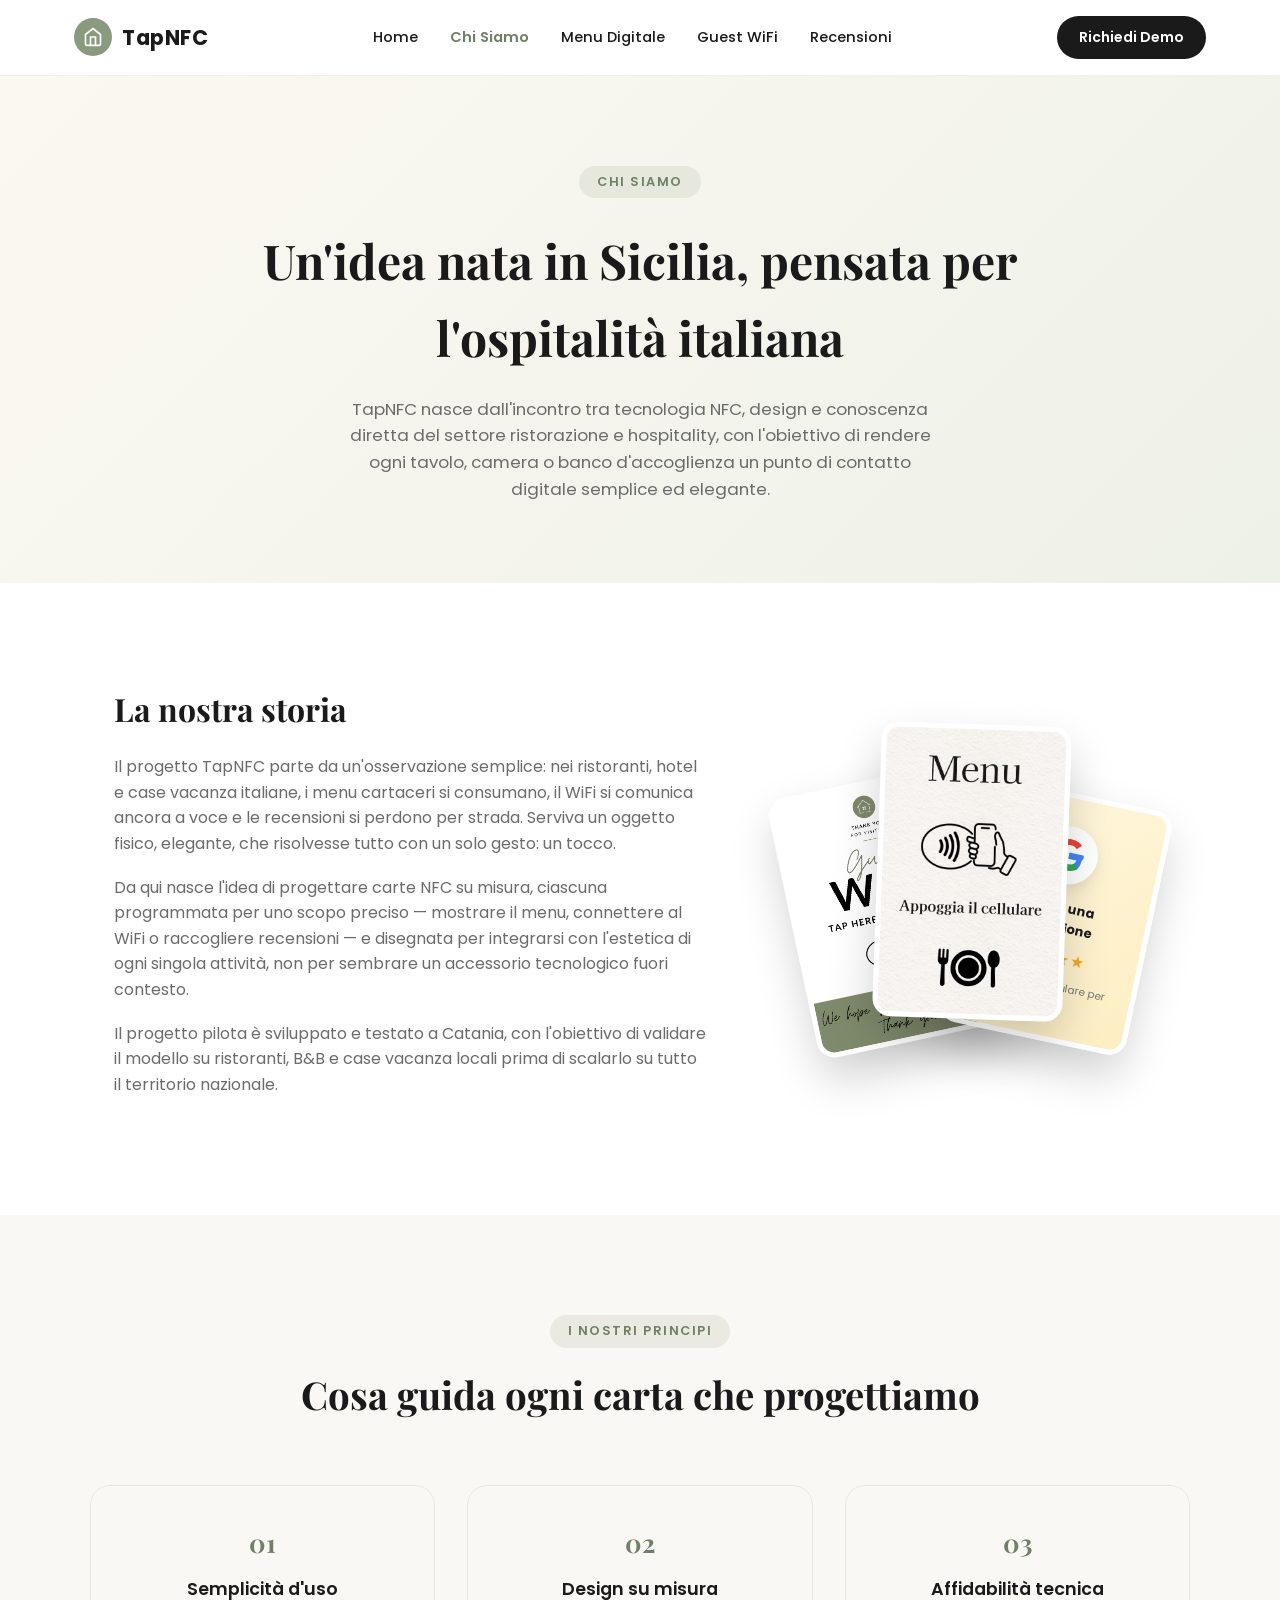
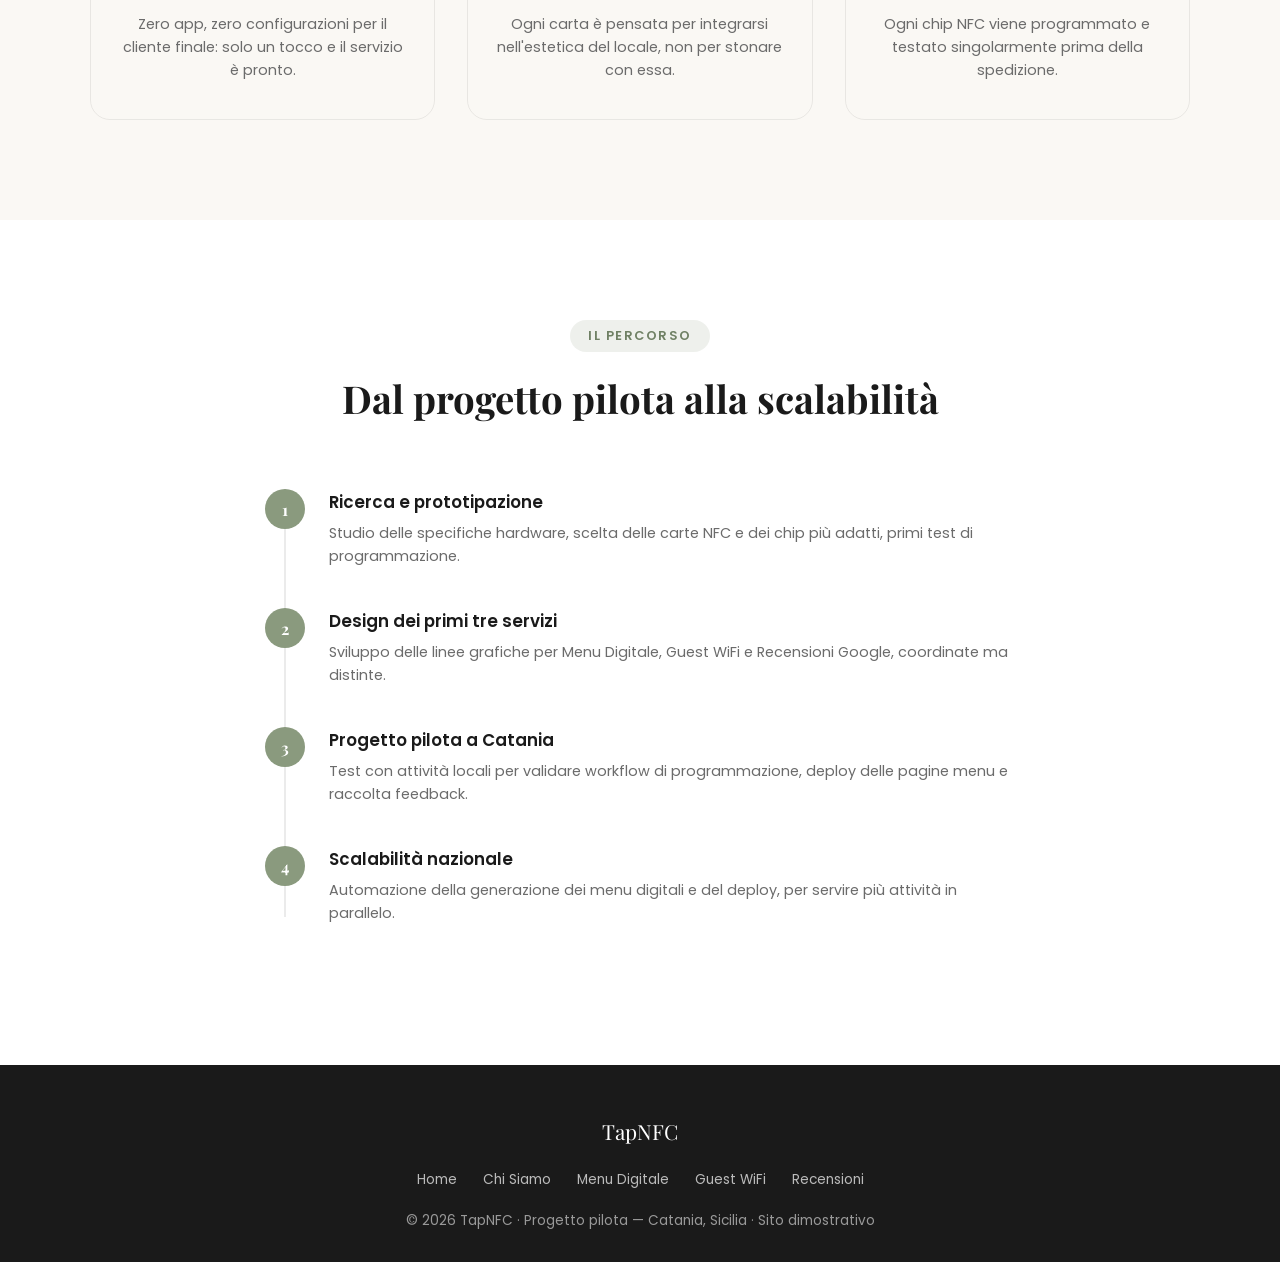
==== chi-siamo.html @ fcfe5951 "Add three-card deck to story section" ====
<!DOCTYPE html>
<html lang="it">
<head>
<title>Chi Siamo | TapNFC</title>
<meta charset="UTF-8">
<meta name="viewport" content="width=device-width, initial-scale=1.0">
<link rel="preconnect" href="https://fonts.googleapis.com">
<link href="https://fonts.googleapis.com/css2?family=Playfair+Display:wght@500;600;700&family=Poppins:wght@300;400;500;600;700&display=swap" rel="stylesheet">
<link rel="stylesheet" href="shared.css">
<style>
.about-hero{background:linear-gradient(135deg,#fbf8f2 0%,#eef1e8 100%);padding:90px 24px 80px;text-align:center}.about-hero h1{font-size:3rem;font-weight:700;max-width:760px;margin:0 auto 20px}.about-hero p{max-width:600px;margin:0 auto;color:var(--gray);font-size:1.05rem}.story{display:flex;gap:70px;align-items:center;max-width:1100px;margin:0 auto;padding:100px 24px}.story-text{flex:1}.story-text h2{font-size:2rem;margin-bottom:20px;font-weight:700}.story-text p{color:var(--gray);margin-bottom:18px;font-size:1rem}.story-visual{flex:0 0 390px;min-height:390px;display:flex;align-items:center;justify-content:center;position:relative}.card-deck{position:relative;width:360px;height:350px}.deck-card{position:absolute;width:190px;overflow:hidden;border:5px solid #fff;border-radius:18px;box-shadow:0 22px 45px rgba(0,0,0,.18);background:#fff;transition:transform .35s ease,z-index .2s}.deck-card img{width:100%;display:block}.deck-card.wifi{left:0;top:55px;transform:rotate(-12deg);z-index:1}.deck-card.menu{left:86px;top:0;transform:rotate(2deg);z-index:3}.deck-card.review{right:0;top:68px;transform:rotate(12deg);z-index:2;background:linear-gradient(135deg,#fff7e0,#fdeec2)}.deck-card:hover{transform:rotate(0deg) translateY(-12px) scale(1.05);z-index:10}.review-card{padding:28px 16px 25px;text-align:center;color:#1a1a1a}.review-card .google-mark{width:58px;height:58px;margin:0 auto 14px;border-radius:50%;background:#fff;display:flex;align-items:center;justify-content:center;box-shadow:0 6px 16px rgba(0,0,0,.1)}.review-card .google-mark svg{width:34px;height:34px}.review-card h4{font-family:'Poppins';font-size:.8rem;margin-bottom:6px}.review-card .stars{font-size:1rem;color:#f5a623;letter-spacing:1px}.review-card p{font-size:.65rem;color:#777;margin-top:8px}.values-grid{display:grid;grid-template-columns:repeat(3,1fr);gap:32px;max-width:1100px;margin:0 auto}.value-card{text-align:center;padding:36px 26px;border-radius:20px;border:1.5px solid rgba(0,0,0,.07)}.value-card .num{font-family:'Playfair Display';font-size:1.6rem;color:var(--sage-dark);margin-bottom:12px;font-weight:700}.value-card h4{margin-bottom:10px;font-size:1.1rem;font-weight:600}.value-card p{color:var(--gray);font-size:.9rem}.timeline{max-width:750px;margin:0 auto;position:relative}.timeline::before{content:'';position:absolute;left:19px;top:8px;bottom:8px;width:2px;background:rgba(0,0,0,.08)}.timeline-item{display:flex;gap:24px;margin-bottom:40px;position:relative}.timeline-dot{width:40px;height:40px;border-radius:50%;background:var(--sage);color:white;flex-shrink:0;display:flex;align-items:center;justify-content:center;font-weight:700;font-family:'Playfair Display';z-index:2}.timeline-content h4{margin-bottom:6px;font-size:1.05rem;font-weight:600}.timeline-content p{color:var(--gray);font-size:.9rem}@media (max-width:900px){.story{flex-direction:column;padding-top:70px}.story-visual{flex-basis:auto;width:100%;min-height:350px}.values-grid{grid-template-columns:1fr}}@media (max-width:480px){.card-deck{transform:scale(.82);margin:-35px}.story-visual{min-height:315px}}
</style>
</head>
<body>
<header><nav><div class="logo"><div class="logo-icon"><svg viewBox="0 0 24 24" fill="none" stroke="white" stroke-width="2"><path d="M3 9l9-7 9 7v11a2 2 0 0 1-2 2H5a2 2 0 0 1-2-2z"/><path d="M9 22V12h6v10"/></svg></div>TapNFC</div><ul><li><a href="index.html">Home</a></li><li><a href="chi-siamo.html" class="active">Chi Siamo</a></li><li><a href="menu-digitale.html">Menu Digitale</a></li><li><a href="guest-wifi.html">Guest WiFi</a></li><li><a href="recensioni-google.html">Recensioni</a></li></ul><a href="index.html#contact" class="nav-cta">Richiedi Demo</a></nav></header>
<section class="about-hero"><div class="container"><span class="eyebrow">Chi siamo</span><h1>Un'idea nata in Sicilia, pensata per l'ospitalità italiana</h1><p>TapNFC nasce dall'incontro tra tecnologia NFC, design e conoscenza diretta del settore ristorazione e hospitality, con l'obiettivo di rendere ogni tavolo, camera o banco d'accoglienza un punto di contatto digitale semplice ed elegante.</p></div></section>
<section class="story"><div class="story-text"><h2>La nostra storia</h2><p>Il progetto TapNFC parte da un'osservazione semplice: nei ristoranti, hotel e case vacanza italiane, i menu cartaceri si consumano, il WiFi si comunica ancora a voce e le recensioni si perdono per strada. Serviva un oggetto fisico, elegante, che risolvesse tutto con un solo gesto: un tocco.</p><p>Da qui nasce l'idea di progettare carte NFC su misura, ciascuna programmata per uno scopo preciso — mostrare il menu, connettere al WiFi o raccogliere recensioni — e disegnata per integrarsi con l'estetica di ogni singola attività, non per sembrare un accessorio tecnologico fuori contesto.</p><p>Il progetto pilota è sviluppato e testato a Catania, con l'obiettivo di validare il modello su ristoranti, B&amp;B e case vacanza locali prima di scalarlo su tutto il territorio nazionale.</p></div><div class="story-visual"><div class="card-deck"><div class="deck-card wifi"><img src="images/Green%20and%20White%20Minimal%20Guest%20WiFi%20Sign%20Document%20%282%29%20copia.png" alt="Carta NFC Guest WiFi"></div><div class="deck-card menu"><img src="images/HQ_menu_fronte.png" alt="Carta NFC Menu Digitale"></div><div class="deck-card review"><div class="review-card"><div class="google-mark"><svg viewBox="0 0 48 48" aria-label="Google"><path fill="#4285F4" d="M45.12 24.5c0-1.56-.14-3.06-.4-4.5H24v9h11.8c-.5 3-2.14 5.5-4.6 7.2v6h6.4c3.7-3.4 5.5-8.4 5.5-14.2z"/><path fill="#34A853" d="M24 46c6.5 0 12-2.1 16-5.8l-6.4-6c-2.2 1.5-5 2.4-9.6 2.4-7.4 0-13.6-5-15.9-11.7l-6.6 5.1C5.2 40 13.9 46 24 46z"/><path fill="#FBBC05" d="M8.1 24.9c-.5-1.5-.8-3.1-.8-4.9s.3-3.4.8-4.9l-6.6-5.1C.5 12.6 0 16.2 0 20s.5 7.4 1.5 10.9z"/><path fill="#EA4335" d="M24 9.5c3.5 0 6.6 1.2 9.1 3.6l6.1-6.1C35.9 3.4 30.4 1 24 1 13.9 1 5.2 7 1.5 15.1l6.6 5.1C10.4 14.5 16.6 9.5 24 9.5z"/></svg></div><h4>Lascia una recensione</h4><div class="stars">★★★★★</div><p>Appoggia il cellulare per recensire</p></div></div></div></div></section>
<section style="background:#faf8f4;"><div class="container"><div class="section-head"><span class="eyebrow">I nostri principi</span><h2>Cosa guida ogni carta che progettiamo</h2></div><div class="values-grid"><div class="value-card"><div class="num">01</div><h4>Semplicità d'uso</h4><p>Zero app, zero configurazioni per il cliente finale: solo un tocco e il servizio è pronto.</p></div><div class="value-card"><div class="num">02</div><h4>Design su misura</h4><p>Ogni carta è pensata per integrarsi nell'estetica del locale, non per stonare con essa.</p></div><div class="value-card"><div class="num">03</div><h4>Affidabilità tecnica</h4><p>Ogni chip NFC viene programmato e testato singolarmente prima della spedizione.</p></div></div></div></section>
<section><div class="container"><div class="section-head"><span class="eyebrow">Il percorso</span><h2>Dal progetto pilota alla scalabilità</h2></div><div class="timeline"><div class="timeline-item"><div class="timeline-dot">1</div><div class="timeline-content"><h4>Ricerca e prototipazione</h4><p>Studio delle specifiche hardware, scelta delle carte NFC e dei chip più adatti, primi test di programmazione.</p></div></div><div class="timeline-item"><div class="timeline-dot">2</div><div class="timeline-content"><h4>Design dei primi tre servizi</h4><p>Sviluppo delle linee grafiche per Menu Digitale, Guest WiFi e Recensioni Google, coordinate ma distinte.</p></div></div><div class="timeline-item"><div class="timeline-dot">3</div><div class="timeline-content"><h4>Progetto pilota a Catania</h4><p>Test con attività locali per validare workflow di programmazione, deploy delle pagine menu e raccolta feedback.</p></div></div><div class="timeline-item"><div class="timeline-dot">4</div><div class="timeline-content"><h4>Scalabilità nazionale</h4><p>Automazione della generazione dei menu digitali e del deploy, per servire più attività in parallelo.</p></div></div></div></div></section>
<footer><div class="footer-logo">TapNFC</div><div class="footer-links"><a href="index.html">Home</a><a href="chi-siamo.html">Chi Siamo</a><a href="menu-digitale.html">Menu Digitale</a><a href="guest-wifi.html">Guest WiFi</a><a href="recensioni-google.html">Recensioni</a></div><p>&copy; 2026 TapNFC · Progetto pilota — Catania, Sicilia · Sito dimostrativo</p></footer>
</body>
</html>
---- shared.css ----
:root{--sage:#8a9a7e;--sage-dark:#6f8064;--cream:#f4ecdf;--black:#1a1a1a;--white:#fff;--gray:#6b6b6b;--shadow:0 10px 30px rgba(0,0,0,.08)}*{margin:0;padding:0;box-sizing:border-box}html{scroll-behavior:smooth}body{font-family:'Poppins',sans-serif;color:var(--black);background:var(--white);line-height:1.6}h1,h2,h3,.script{font-family:'Playfair Display',serif}a{text-decoration:none;color:inherit}.container{max-width:1180px;margin:0 auto;padding:0 24px}header{position:sticky;top:0;z-index:100;background:rgba(255,255,255,.92);backdrop-filter:blur(8px);border-bottom:1px solid rgba(0,0,0,.06)}nav{display:flex;align-items:center;justify-content:space-between;padding:16px 24px;max-width:1180px;margin:0 auto}.logo{display:flex;align-items:center;gap:10px;font-weight:700;font-size:1.3rem;letter-spacing:.5px}.logo-icon{width:38px;height:38px;border-radius:50%;background:var(--sage);display:flex;align-items:center;justify-content:center}.logo-icon svg{width:20px;height:20px;stroke:white}nav ul{display:flex;gap:32px;list-style:none}nav ul li a{font-size:.92rem;font-weight:500;color:var(--black);position:relative;padding-bottom:4px;transition:color .3s}nav ul li a.active{color:var(--sage-dark);font-weight:600}nav ul li a:hover{color:var(--sage-dark)}.nav-cta{background:var(--black);color:white;padding:10px 22px;border-radius:30px;font-size:.88rem;font-weight:600;transition:background .3s}.nav-cta:hover{background:var(--sage-dark)}.eyebrow{display:inline-block;padding:6px 18px;border-radius:20px;background:rgba(138,154,126,.15);color:var(--sage-dark);font-size:.8rem;font-weight:600;letter-spacing:1.5px;text-transform:uppercase;margin-bottom:24px}.btn-primary{background:var(--sage-dark);color:white;padding:15px 34px;border-radius:32px;font-weight:600;font-size:.95rem;box-shadow:var(--shadow);transition:transform .25s,background .25s;display:inline-block}.btn-primary:hover{transform:translateY(-3px);background:#5c6b52}.btn-secondary{background:white;color:var(--black);padding:15px 34px;border-radius:32px;font-weight:600;font-size:.95rem;border:1.5px solid rgba(0,0,0,.15);transition:transform .25s;display:inline-block}.btn-secondary:hover{transform:translateY(-3px);border-color:var(--sage-dark);color:var(--sage-dark)}section{padding:100px 24px}.section-head{text-align:center;max-width:680px;margin:0 auto 60px}.section-head .eyebrow{margin-bottom:16px}.section-head h2{font-size:2.4rem;margin-bottom:16px;font-weight:700}.section-head p{color:var(--gray);font-size:1.02rem}footer{background:var(--black);color:#999;padding:50px 24px 30px;text-align:center;font-size:.85rem}footer .footer-logo{color:white;font-family:'Playfair Display';font-size:1.3rem;margin-bottom:14px}footer .footer-links{display:flex;justify-content:center;gap:26px;margin:20px 0;flex-wrap:wrap}footer .footer-links a{color:#bbb;transition:color .2s}footer .footer-links a:hover{color:var(--sage)}@media (max-width:900px){nav ul{display:none}}
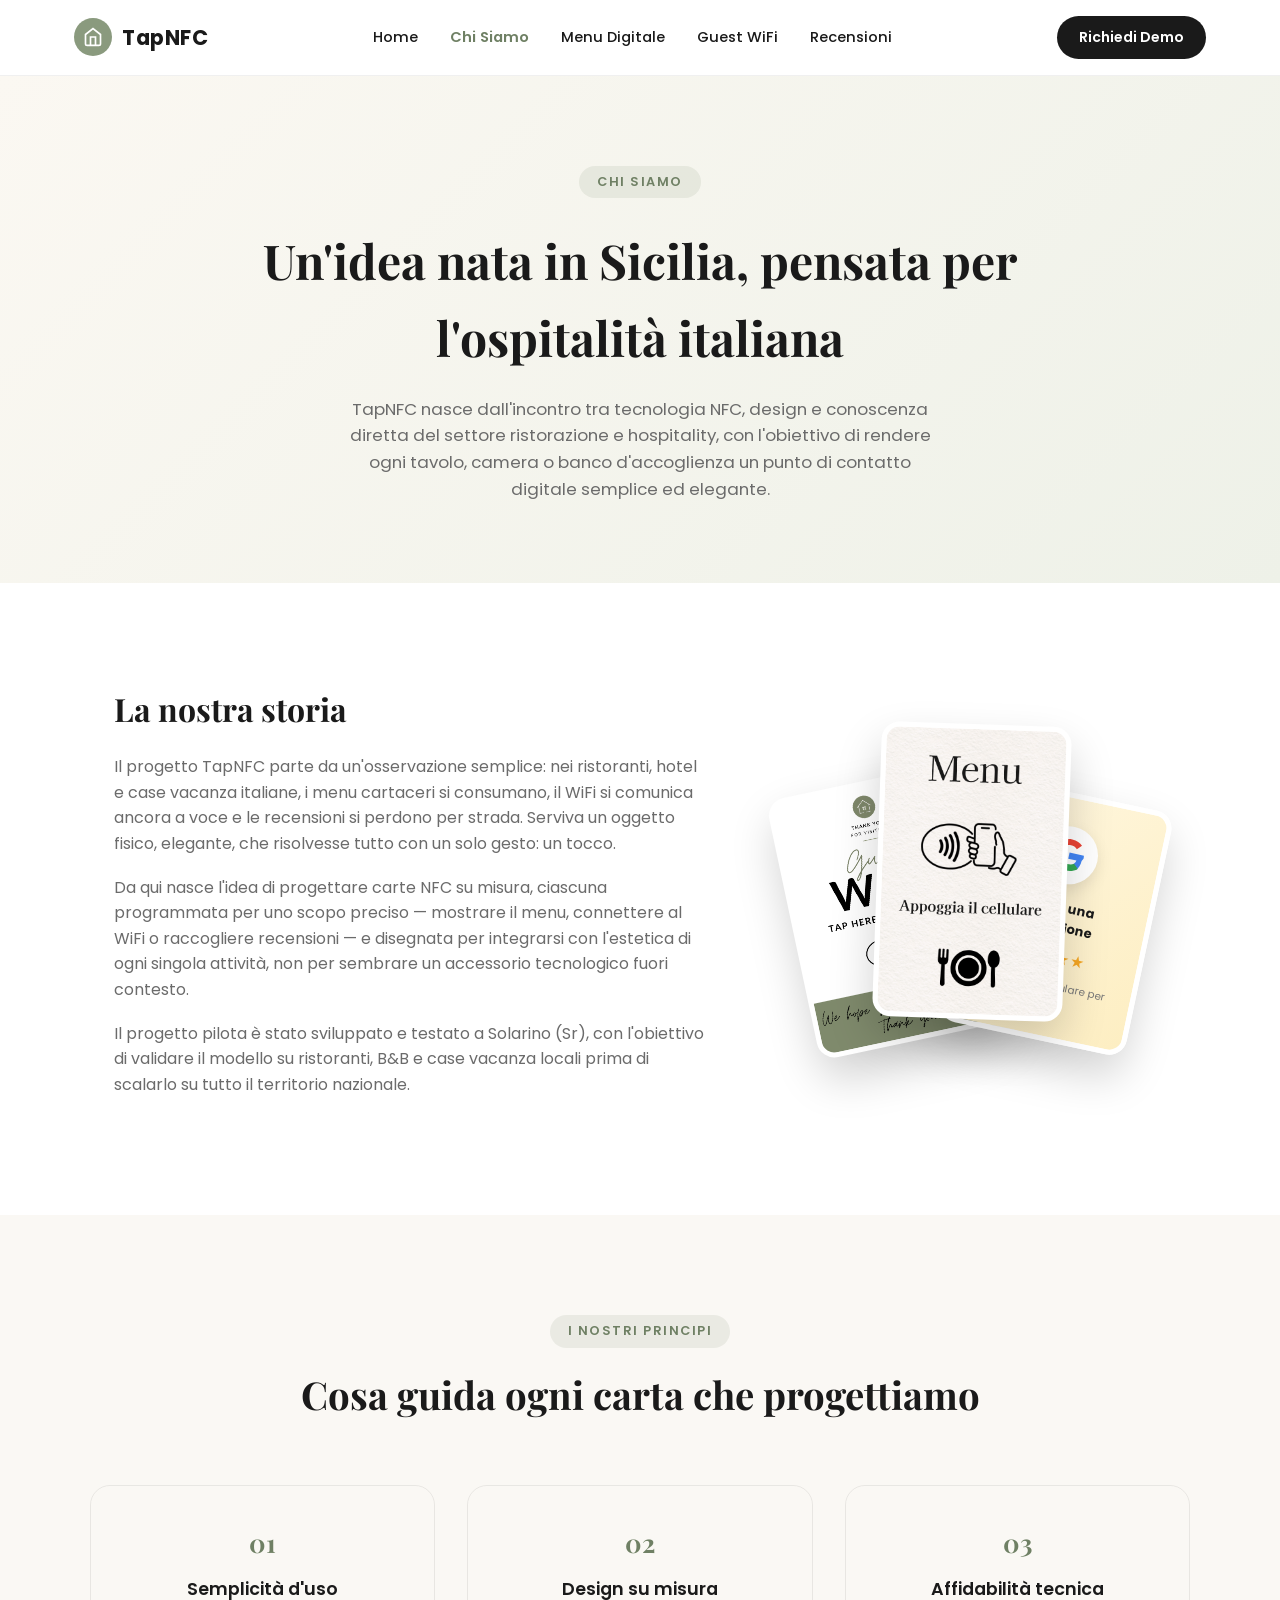
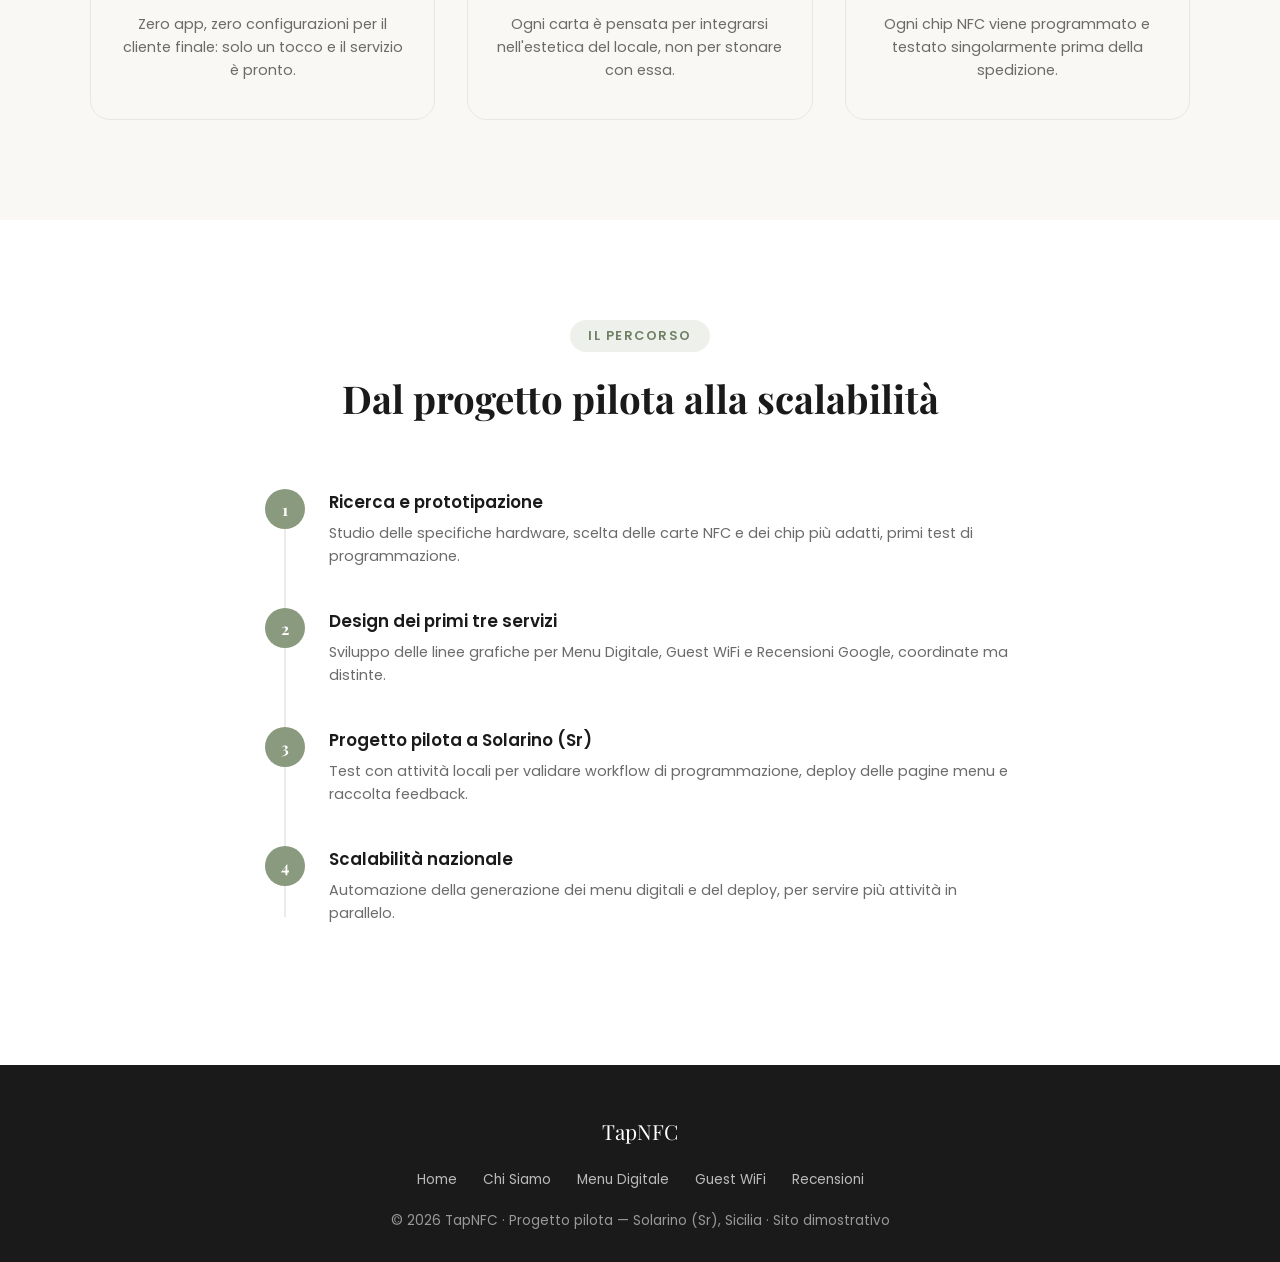
==== commit d582dc82: "Update chi-siamo.html" ====
--- a/chi-siamo.html
+++ b/chi-siamo.html
@@ -14,9 +14,9 @@
 <body>
 <header><nav><div class="logo"><div class="logo-icon"><svg viewBox="0 0 24 24" fill="none" stroke="white" stroke-width="2"><path d="M3 9l9-7 9 7v11a2 2 0 0 1-2 2H5a2 2 0 0 1-2-2z"/><path d="M9 22V12h6v10"/></svg></div>TapNFC</div><ul><li><a href="index.html">Home</a></li><li><a href="chi-siamo.html" class="active">Chi Siamo</a></li><li><a href="menu-digitale.html">Menu Digitale</a></li><li><a href="guest-wifi.html">Guest WiFi</a></li><li><a href="recensioni-google.html">Recensioni</a></li></ul><a href="index.html#contact" class="nav-cta">Richiedi Demo</a></nav></header>
 <section class="about-hero"><div class="container"><span class="eyebrow">Chi siamo</span><h1>Un'idea nata in Sicilia, pensata per l'ospitalità italiana</h1><p>TapNFC nasce dall'incontro tra tecnologia NFC, design e conoscenza diretta del settore ristorazione e hospitality, con l'obiettivo di rendere ogni tavolo, camera o banco d'accoglienza un punto di contatto digitale semplice ed elegante.</p></div></section>
-<section class="story"><div class="story-text"><h2>La nostra storia</h2><p>Il progetto TapNFC parte da un'osservazione semplice: nei ristoranti, hotel e case vacanza italiane, i menu cartaceri si consumano, il WiFi si comunica ancora a voce e le recensioni si perdono per strada. Serviva un oggetto fisico, elegante, che risolvesse tutto con un solo gesto: un tocco.</p><p>Da qui nasce l'idea di progettare carte NFC su misura, ciascuna programmata per uno scopo preciso — mostrare il menu, connettere al WiFi o raccogliere recensioni — e disegnata per integrarsi con l'estetica di ogni singola attività, non per sembrare un accessorio tecnologico fuori contesto.</p><p>Il progetto pilota è sviluppato e testato a Catania, con l'obiettivo di validare il modello su ristoranti, B&amp;B e case vacanza locali prima di scalarlo su tutto il territorio nazionale.</p></div><div class="story-visual"><div class="card-deck"><div class="deck-card wifi"><img src="images/Green%20and%20White%20Minimal%20Guest%20WiFi%20Sign%20Document%20%282%29%20copia.png" alt="Carta NFC Guest WiFi"></div><div class="deck-card menu"><img src="images/HQ_menu_fronte.png" alt="Carta NFC Menu Digitale"></div><div class="deck-card review"><div class="review-card"><div class="google-mark"><svg viewBox="0 0 48 48" aria-label="Google"><path fill="#4285F4" d="M45.12 24.5c0-1.56-.14-3.06-.4-4.5H24v9h11.8c-.5 3-2.14 5.5-4.6 7.2v6h6.4c3.7-3.4 5.5-8.4 5.5-14.2z"/><path fill="#34A853" d="M24 46c6.5 0 12-2.1 16-5.8l-6.4-6c-2.2 1.5-5 2.4-9.6 2.4-7.4 0-13.6-5-15.9-11.7l-6.6 5.1C5.2 40 13.9 46 24 46z"/><path fill="#FBBC05" d="M8.1 24.9c-.5-1.5-.8-3.1-.8-4.9s.3-3.4.8-4.9l-6.6-5.1C.5 12.6 0 16.2 0 20s.5 7.4 1.5 10.9z"/><path fill="#EA4335" d="M24 9.5c3.5 0 6.6 1.2 9.1 3.6l6.1-6.1C35.9 3.4 30.4 1 24 1 13.9 1 5.2 7 1.5 15.1l6.6 5.1C10.4 14.5 16.6 9.5 24 9.5z"/></svg></div><h4>Lascia una recensione</h4><div class="stars">★★★★★</div><p>Appoggia il cellulare per recensire</p></div></div></div></div></section>
+<section class="story"><div class="story-text"><h2>La nostra storia</h2><p>Il progetto TapNFC parte da un'osservazione semplice: nei ristoranti, hotel e case vacanza italiane, i menu cartaceri si consumano, il WiFi si comunica ancora a voce e le recensioni si perdono per strada. Serviva un oggetto fisico, elegante, che risolvesse tutto con un solo gesto: un tocco.</p><p>Da qui nasce l'idea di progettare carte NFC su misura, ciascuna programmata per uno scopo preciso — mostrare il menu, connettere al WiFi o raccogliere recensioni — e disegnata per integrarsi con l'estetica di ogni singola attività, non per sembrare un accessorio tecnologico fuori contesto.</p><p>Il progetto pilota è stato sviluppato e testato a Solarino (Sr), con l'obiettivo di validare il modello su ristoranti, B&amp;B e case vacanza locali prima di scalarlo su tutto il territorio nazionale.</p></div><div class="story-visual"><div class="card-deck"><div class="deck-card wifi"><img src="images/Green%20and%20White%20Minimal%20Guest%20WiFi%20Sign%20Document%20%282%29%20copia.png" alt="Carta NFC Guest WiFi"></div><div class="deck-card menu"><img src="images/HQ_menu_fronte.png" alt="Carta NFC Menu Digitale"></div><div class="deck-card review"><div class="review-card"><div class="google-mark"><svg viewBox="0 0 48 48" aria-label="Google"><path fill="#4285F4" d="M45.12 24.5c0-1.56-.14-3.06-.4-4.5H24v9h11.8c-.5 3-2.14 5.5-4.6 7.2v6h6.4c3.7-3.4 5.5-8.4 5.5-14.2z"/><path fill="#34A853" d="M24 46c6.5 0 12-2.1 16-5.8l-6.4-6c-2.2 1.5-5 2.4-9.6 2.4-7.4 0-13.6-5-15.9-11.7l-6.6 5.1C5.2 40 13.9 46 24 46z"/><path fill="#FBBC05" d="M8.1 24.9c-.5-1.5-.8-3.1-.8-4.9s.3-3.4.8-4.9l-6.6-5.1C.5 12.6 0 16.2 0 20s.5 7.4 1.5 10.9z"/><path fill="#EA4335" d="M24 9.5c3.5 0 6.6 1.2 9.1 3.6l6.1-6.1C35.9 3.4 30.4 1 24 1 13.9 1 5.2 7 1.5 15.1l6.6 5.1C10.4 14.5 16.6 9.5 24 9.5z"/></svg></div><h4>Lascia una recensione</h4><div class="stars">★★★★★</div><p>Appoggia il cellulare per recensire</p></div></div></div></div></section>
 <section style="background:#faf8f4;"><div class="container"><div class="section-head"><span class="eyebrow">I nostri principi</span><h2>Cosa guida ogni carta che progettiamo</h2></div><div class="values-grid"><div class="value-card"><div class="num">01</div><h4>Semplicità d'uso</h4><p>Zero app, zero configurazioni per il cliente finale: solo un tocco e il servizio è pronto.</p></div><div class="value-card"><div class="num">02</div><h4>Design su misura</h4><p>Ogni carta è pensata per integrarsi nell'estetica del locale, non per stonare con essa.</p></div><div class="value-card"><div class="num">03</div><h4>Affidabilità tecnica</h4><p>Ogni chip NFC viene programmato e testato singolarmente prima della spedizione.</p></div></div></div></section>
-<section><div class="container"><div class="section-head"><span class="eyebrow">Il percorso</span><h2>Dal progetto pilota alla scalabilità</h2></div><div class="timeline"><div class="timeline-item"><div class="timeline-dot">1</div><div class="timeline-content"><h4>Ricerca e prototipazione</h4><p>Studio delle specifiche hardware, scelta delle carte NFC e dei chip più adatti, primi test di programmazione.</p></div></div><div class="timeline-item"><div class="timeline-dot">2</div><div class="timeline-content"><h4>Design dei primi tre servizi</h4><p>Sviluppo delle linee grafiche per Menu Digitale, Guest WiFi e Recensioni Google, coordinate ma distinte.</p></div></div><div class="timeline-item"><div class="timeline-dot">3</div><div class="timeline-content"><h4>Progetto pilota a Catania</h4><p>Test con attività locali per validare workflow di programmazione, deploy delle pagine menu e raccolta feedback.</p></div></div><div class="timeline-item"><div class="timeline-dot">4</div><div class="timeline-content"><h4>Scalabilità nazionale</h4><p>Automazione della generazione dei menu digitali e del deploy, per servire più attività in parallelo.</p></div></div></div></div></section>
-<footer><div class="footer-logo">TapNFC</div><div class="footer-links"><a href="index.html">Home</a><a href="chi-siamo.html">Chi Siamo</a><a href="menu-digitale.html">Menu Digitale</a><a href="guest-wifi.html">Guest WiFi</a><a href="recensioni-google.html">Recensioni</a></div><p>&copy; 2026 TapNFC · Progetto pilota — Catania, Sicilia · Sito dimostrativo</p></footer>
+<section><div class="container"><div class="section-head"><span class="eyebrow">Il percorso</span><h2>Dal progetto pilota alla scalabilità</h2></div><div class="timeline"><div class="timeline-item"><div class="timeline-dot">1</div><div class="timeline-content"><h4>Ricerca e prototipazione</h4><p>Studio delle specifiche hardware, scelta delle carte NFC e dei chip più adatti, primi test di programmazione.</p></div></div><div class="timeline-item"><div class="timeline-dot">2</div><div class="timeline-content"><h4>Design dei primi tre servizi</h4><p>Sviluppo delle linee grafiche per Menu Digitale, Guest WiFi e Recensioni Google, coordinate ma distinte.</p></div></div><div class="timeline-item"><div class="timeline-dot">3</div><div class="timeline-content"><h4>Progetto pilota a Solarino (Sr)</h4><p>Test con attività locali per validare workflow di programmazione, deploy delle pagine menu e raccolta feedback.</p></div></div><div class="timeline-item"><div class="timeline-dot">4</div><div class="timeline-content"><h4>Scalabilità nazionale</h4><p>Automazione della generazione dei menu digitali e del deploy, per servire più attività in parallelo.</p></div></div></div></div></section>
+<footer><div class="footer-logo">TapNFC</div><div class="footer-links"><a href="index.html">Home</a><a href="chi-siamo.html">Chi Siamo</a><a href="menu-digitale.html">Menu Digitale</a><a href="guest-wifi.html">Guest WiFi</a><a href="recensioni-google.html">Recensioni</a></div><p>&copy; 2026 TapNFC · Progetto pilota — Solarino (Sr), Sicilia · Sito dimostrativo</p></footer>
 </body>
-</html>+</html>
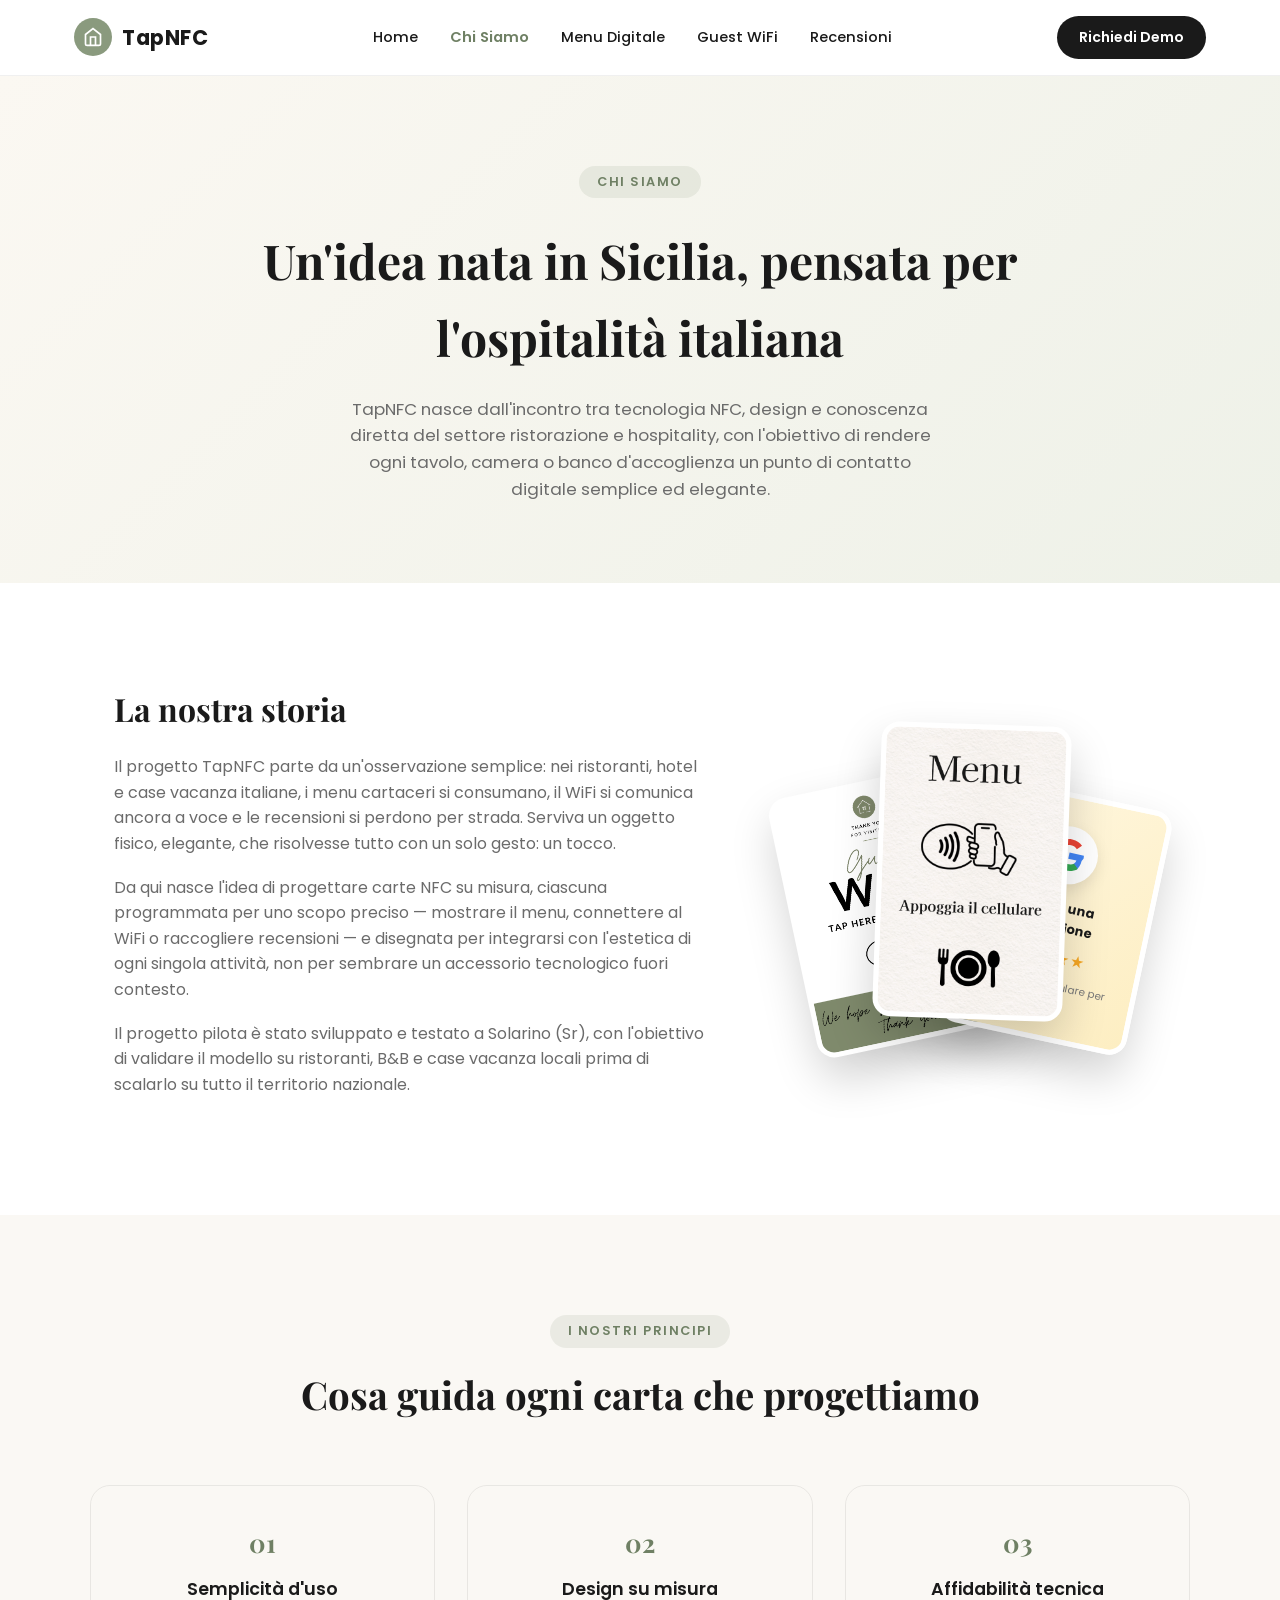
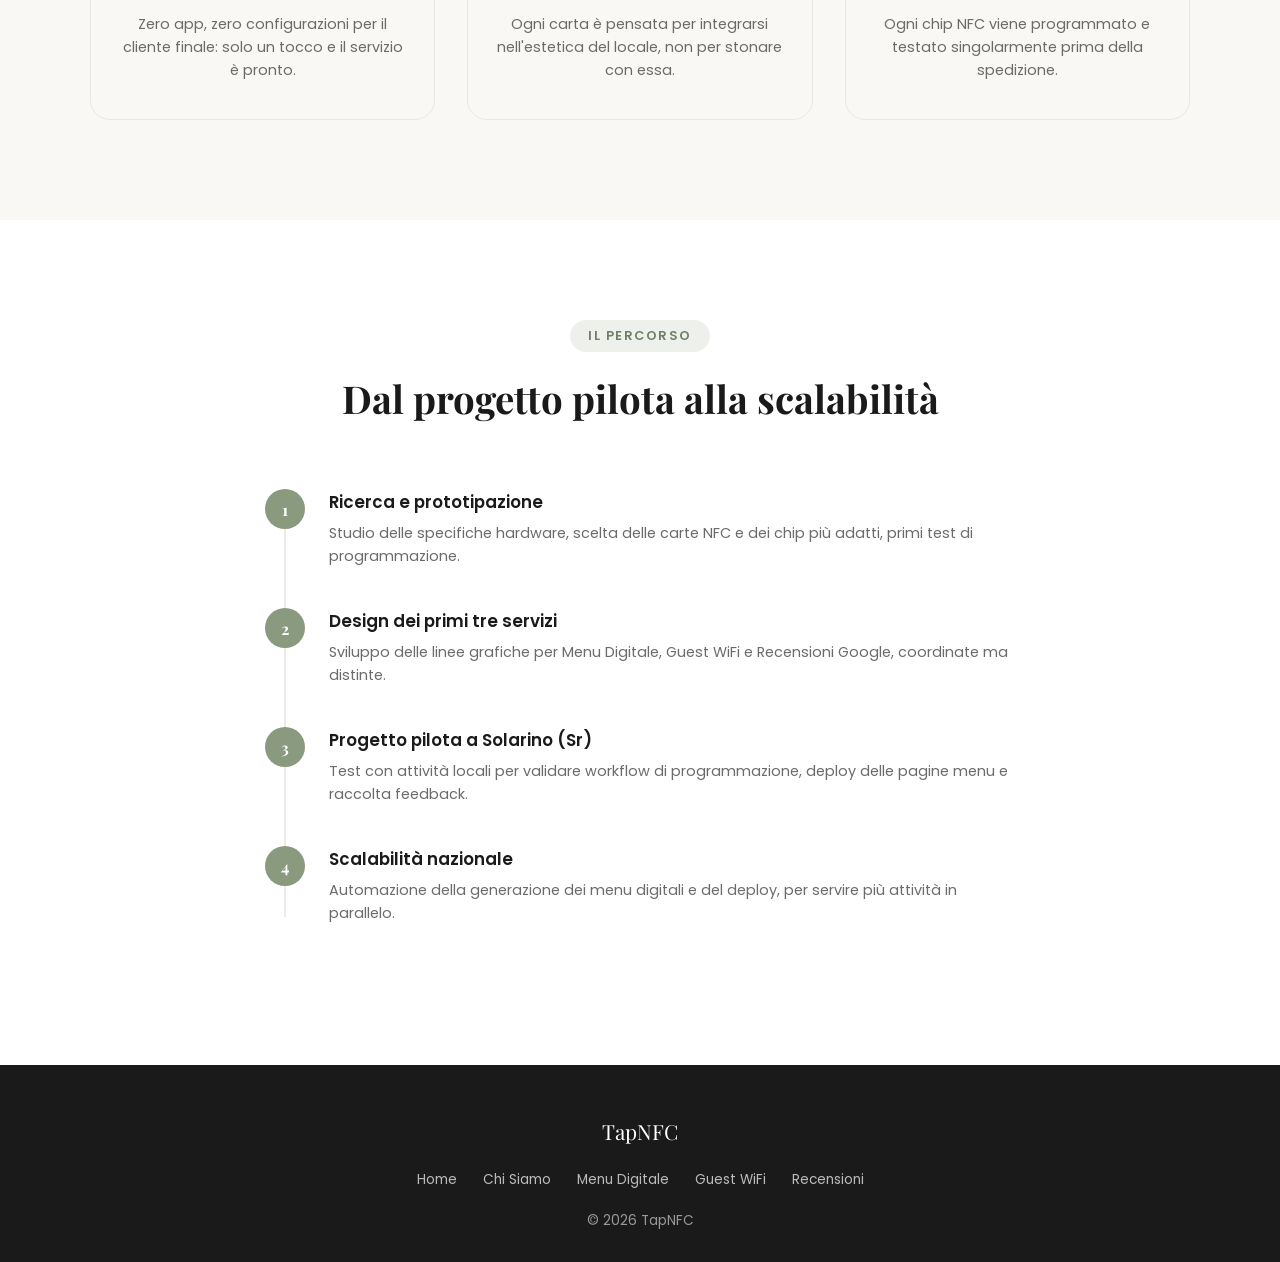
==== commit 7fb976d1: "Update chi-siamo.html" ====
--- a/chi-siamo.html
+++ b/chi-siamo.html
@@ -17,6 +17,6 @@
 <section class="story"><div class="story-text"><h2>La nostra storia</h2><p>Il progetto TapNFC parte da un'osservazione semplice: nei ristoranti, hotel e case vacanza italiane, i menu cartaceri si consumano, il WiFi si comunica ancora a voce e le recensioni si perdono per strada. Serviva un oggetto fisico, elegante, che risolvesse tutto con un solo gesto: un tocco.</p><p>Da qui nasce l'idea di progettare carte NFC su misura, ciascuna programmata per uno scopo preciso — mostrare il menu, connettere al WiFi o raccogliere recensioni — e disegnata per integrarsi con l'estetica di ogni singola attività, non per sembrare un accessorio tecnologico fuori contesto.</p><p>Il progetto pilota è stato sviluppato e testato a Solarino (Sr), con l'obiettivo di validare il modello su ristoranti, B&amp;B e case vacanza locali prima di scalarlo su tutto il territorio nazionale.</p></div><div class="story-visual"><div class="card-deck"><div class="deck-card wifi"><img src="images/Green%20and%20White%20Minimal%20Guest%20WiFi%20Sign%20Document%20%282%29%20copia.png" alt="Carta NFC Guest WiFi"></div><div class="deck-card menu"><img src="images/HQ_menu_fronte.png" alt="Carta NFC Menu Digitale"></div><div class="deck-card review"><div class="review-card"><div class="google-mark"><svg viewBox="0 0 48 48" aria-label="Google"><path fill="#4285F4" d="M45.12 24.5c0-1.56-.14-3.06-.4-4.5H24v9h11.8c-.5 3-2.14 5.5-4.6 7.2v6h6.4c3.7-3.4 5.5-8.4 5.5-14.2z"/><path fill="#34A853" d="M24 46c6.5 0 12-2.1 16-5.8l-6.4-6c-2.2 1.5-5 2.4-9.6 2.4-7.4 0-13.6-5-15.9-11.7l-6.6 5.1C5.2 40 13.9 46 24 46z"/><path fill="#FBBC05" d="M8.1 24.9c-.5-1.5-.8-3.1-.8-4.9s.3-3.4.8-4.9l-6.6-5.1C.5 12.6 0 16.2 0 20s.5 7.4 1.5 10.9z"/><path fill="#EA4335" d="M24 9.5c3.5 0 6.6 1.2 9.1 3.6l6.1-6.1C35.9 3.4 30.4 1 24 1 13.9 1 5.2 7 1.5 15.1l6.6 5.1C10.4 14.5 16.6 9.5 24 9.5z"/></svg></div><h4>Lascia una recensione</h4><div class="stars">★★★★★</div><p>Appoggia il cellulare per recensire</p></div></div></div></div></section>
 <section style="background:#faf8f4;"><div class="container"><div class="section-head"><span class="eyebrow">I nostri principi</span><h2>Cosa guida ogni carta che progettiamo</h2></div><div class="values-grid"><div class="value-card"><div class="num">01</div><h4>Semplicità d'uso</h4><p>Zero app, zero configurazioni per il cliente finale: solo un tocco e il servizio è pronto.</p></div><div class="value-card"><div class="num">02</div><h4>Design su misura</h4><p>Ogni carta è pensata per integrarsi nell'estetica del locale, non per stonare con essa.</p></div><div class="value-card"><div class="num">03</div><h4>Affidabilità tecnica</h4><p>Ogni chip NFC viene programmato e testato singolarmente prima della spedizione.</p></div></div></div></section>
 <section><div class="container"><div class="section-head"><span class="eyebrow">Il percorso</span><h2>Dal progetto pilota alla scalabilità</h2></div><div class="timeline"><div class="timeline-item"><div class="timeline-dot">1</div><div class="timeline-content"><h4>Ricerca e prototipazione</h4><p>Studio delle specifiche hardware, scelta delle carte NFC e dei chip più adatti, primi test di programmazione.</p></div></div><div class="timeline-item"><div class="timeline-dot">2</div><div class="timeline-content"><h4>Design dei primi tre servizi</h4><p>Sviluppo delle linee grafiche per Menu Digitale, Guest WiFi e Recensioni Google, coordinate ma distinte.</p></div></div><div class="timeline-item"><div class="timeline-dot">3</div><div class="timeline-content"><h4>Progetto pilota a Solarino (Sr)</h4><p>Test con attività locali per validare workflow di programmazione, deploy delle pagine menu e raccolta feedback.</p></div></div><div class="timeline-item"><div class="timeline-dot">4</div><div class="timeline-content"><h4>Scalabilità nazionale</h4><p>Automazione della generazione dei menu digitali e del deploy, per servire più attività in parallelo.</p></div></div></div></div></section>
-<footer><div class="footer-logo">TapNFC</div><div class="footer-links"><a href="index.html">Home</a><a href="chi-siamo.html">Chi Siamo</a><a href="menu-digitale.html">Menu Digitale</a><a href="guest-wifi.html">Guest WiFi</a><a href="recensioni-google.html">Recensioni</a></div><p>&copy; 2026 TapNFC · Progetto pilota — Solarino (Sr), Sicilia · Sito dimostrativo</p></footer>
+<footer><div class="footer-logo">TapNFC</div><div class="footer-links"><a href="index.html">Home</a><a href="chi-siamo.html">Chi Siamo</a><a href="menu-digitale.html">Menu Digitale</a><a href="guest-wifi.html">Guest WiFi</a><a href="recensioni-google.html">Recensioni</a></div><p>&copy; 2026 TapNFC </p></footer>
 </body>
 </html>
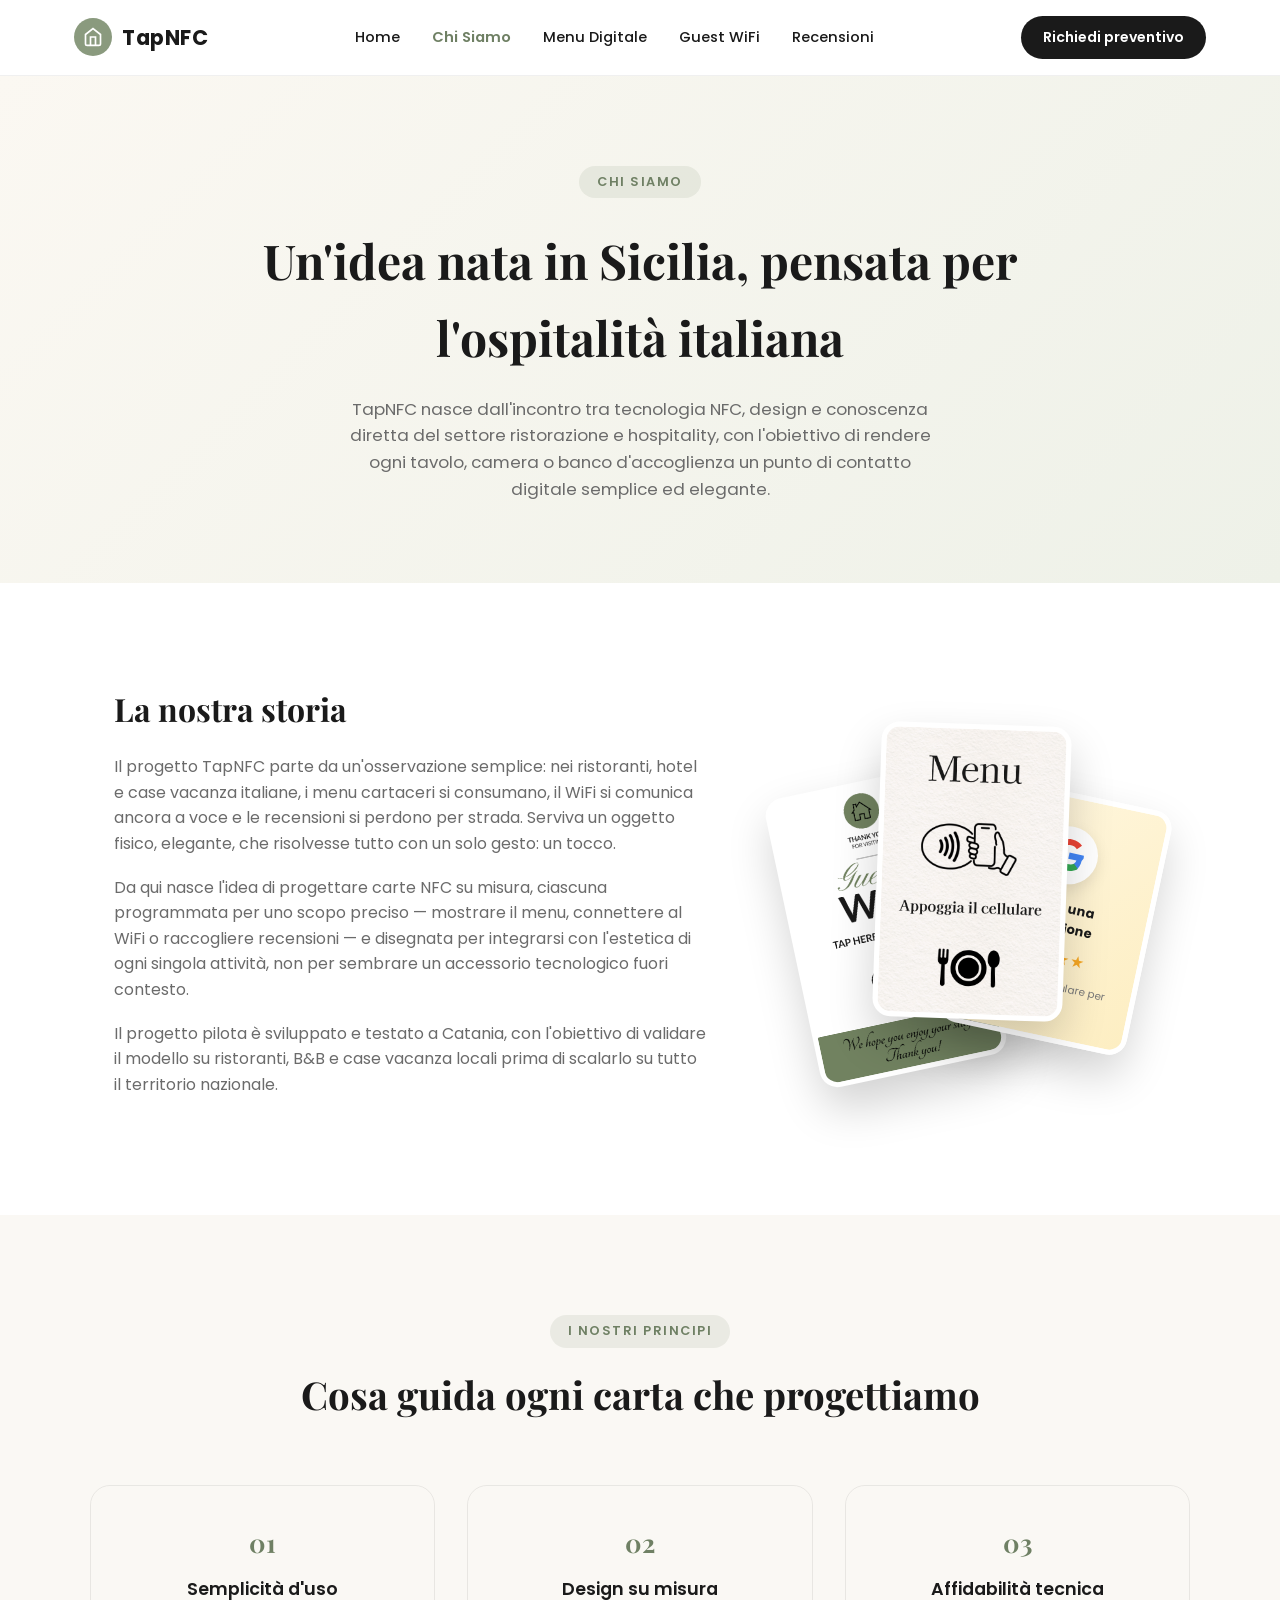
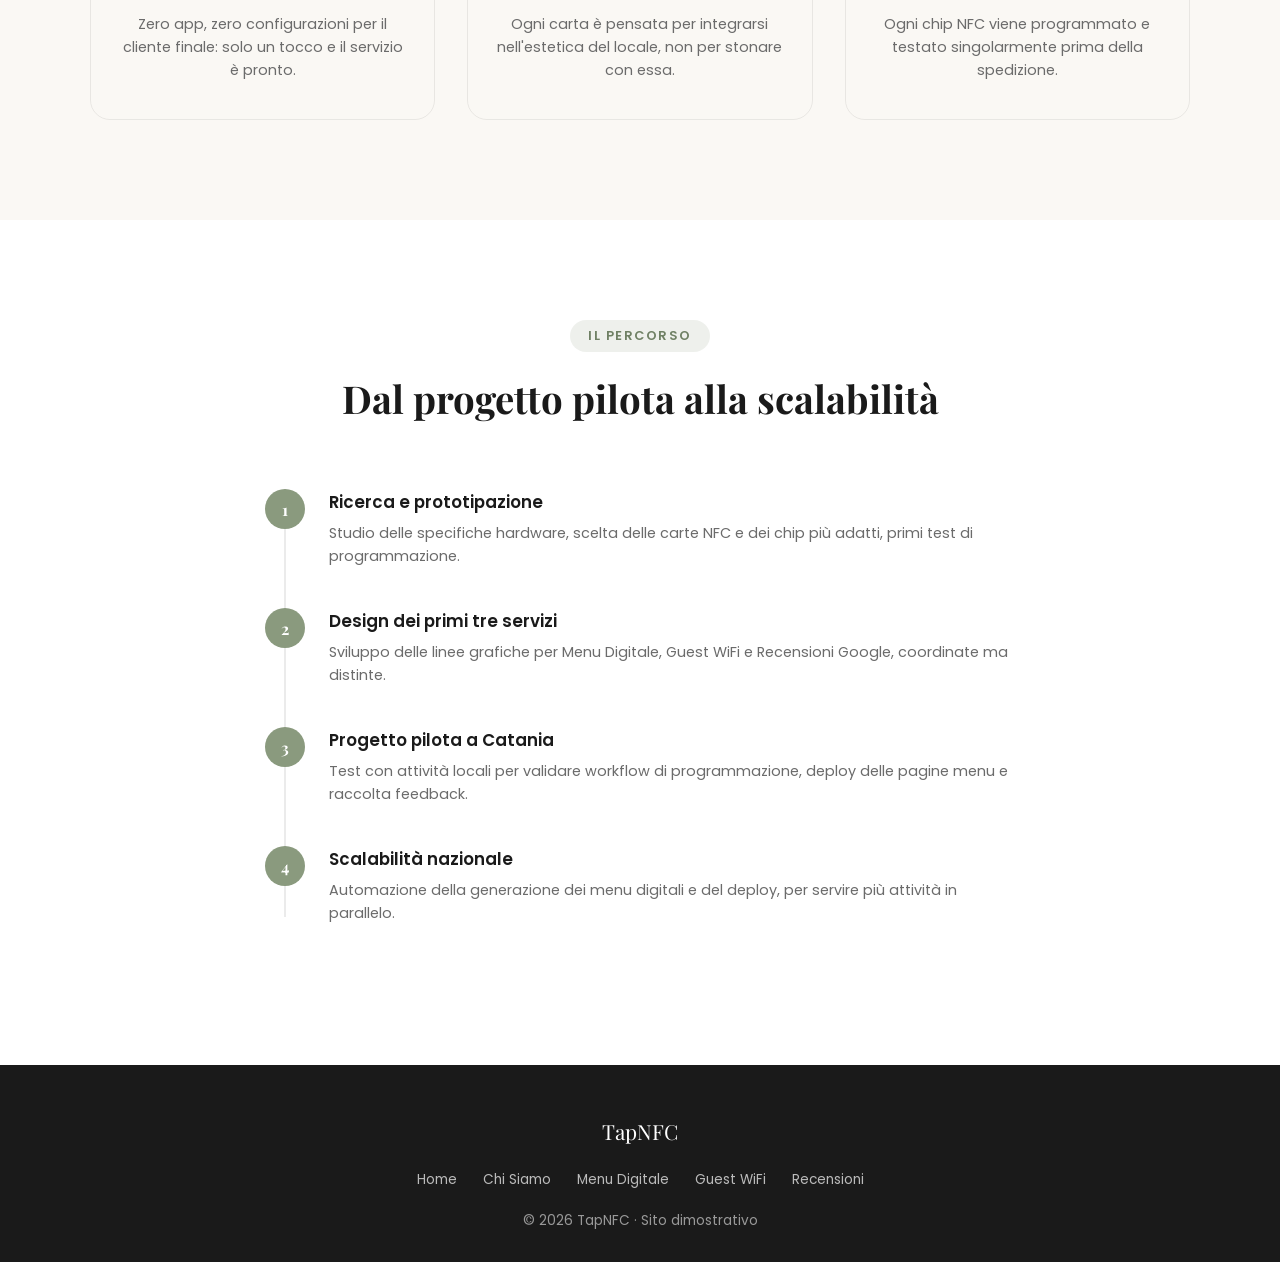
==== commit 1e5c4b8c: "Fix WiFi card image in story deck" ====
--- a/chi-siamo.html
+++ b/chi-siamo.html
@@ -2,21 +2,17 @@
 <html lang="it">
 <head>
 <title>Chi Siamo | TapNFC</title>
-<meta charset="UTF-8">
-<meta name="viewport" content="width=device-width, initial-scale=1.0">
-<link rel="preconnect" href="https://fonts.googleapis.com">
-<link href="https://fonts.googleapis.com/css2?family=Playfair+Display:wght@500;600;700&family=Poppins:wght@300;400;500;600;700&display=swap" rel="stylesheet">
-<link rel="stylesheet" href="shared.css">
+<meta charset="UTF-8"><meta name="viewport" content="width=device-width, initial-scale=1.0"><link rel="preconnect" href="https://fonts.googleapis.com"><link href="https://fonts.googleapis.com/css2?family=Playfair+Display:wght@500;600;700&family=Poppins:wght@300;400;500;600;700&display=swap" rel="stylesheet"><link rel="stylesheet" href="shared.css">
 <style>
 .about-hero{background:linear-gradient(135deg,#fbf8f2 0%,#eef1e8 100%);padding:90px 24px 80px;text-align:center}.about-hero h1{font-size:3rem;font-weight:700;max-width:760px;margin:0 auto 20px}.about-hero p{max-width:600px;margin:0 auto;color:var(--gray);font-size:1.05rem}.story{display:flex;gap:70px;align-items:center;max-width:1100px;margin:0 auto;padding:100px 24px}.story-text{flex:1}.story-text h2{font-size:2rem;margin-bottom:20px;font-weight:700}.story-text p{color:var(--gray);margin-bottom:18px;font-size:1rem}.story-visual{flex:0 0 390px;min-height:390px;display:flex;align-items:center;justify-content:center;position:relative}.card-deck{position:relative;width:360px;height:350px}.deck-card{position:absolute;width:190px;overflow:hidden;border:5px solid #fff;border-radius:18px;box-shadow:0 22px 45px rgba(0,0,0,.18);background:#fff;transition:transform .35s ease,z-index .2s}.deck-card img{width:100%;display:block}.deck-card.wifi{left:0;top:55px;transform:rotate(-12deg);z-index:1}.deck-card.menu{left:86px;top:0;transform:rotate(2deg);z-index:3}.deck-card.review{right:0;top:68px;transform:rotate(12deg);z-index:2;background:linear-gradient(135deg,#fff7e0,#fdeec2)}.deck-card:hover{transform:rotate(0deg) translateY(-12px) scale(1.05);z-index:10}.review-card{padding:28px 16px 25px;text-align:center;color:#1a1a1a}.review-card .google-mark{width:58px;height:58px;margin:0 auto 14px;border-radius:50%;background:#fff;display:flex;align-items:center;justify-content:center;box-shadow:0 6px 16px rgba(0,0,0,.1)}.review-card .google-mark svg{width:34px;height:34px}.review-card h4{font-family:'Poppins';font-size:.8rem;margin-bottom:6px}.review-card .stars{font-size:1rem;color:#f5a623;letter-spacing:1px}.review-card p{font-size:.65rem;color:#777;margin-top:8px}.values-grid{display:grid;grid-template-columns:repeat(3,1fr);gap:32px;max-width:1100px;margin:0 auto}.value-card{text-align:center;padding:36px 26px;border-radius:20px;border:1.5px solid rgba(0,0,0,.07)}.value-card .num{font-family:'Playfair Display';font-size:1.6rem;color:var(--sage-dark);margin-bottom:12px;font-weight:700}.value-card h4{margin-bottom:10px;font-size:1.1rem;font-weight:600}.value-card p{color:var(--gray);font-size:.9rem}.timeline{max-width:750px;margin:0 auto;position:relative}.timeline::before{content:'';position:absolute;left:19px;top:8px;bottom:8px;width:2px;background:rgba(0,0,0,.08)}.timeline-item{display:flex;gap:24px;margin-bottom:40px;position:relative}.timeline-dot{width:40px;height:40px;border-radius:50%;background:var(--sage);color:white;flex-shrink:0;display:flex;align-items:center;justify-content:center;font-weight:700;font-family:'Playfair Display';z-index:2}.timeline-content h4{margin-bottom:6px;font-size:1.05rem;font-weight:600}.timeline-content p{color:var(--gray);font-size:.9rem}@media (max-width:900px){.story{flex-direction:column;padding-top:70px}.story-visual{flex-basis:auto;width:100%;min-height:350px}.values-grid{grid-template-columns:1fr}}@media (max-width:480px){.card-deck{transform:scale(.82);margin:-35px}.story-visual{min-height:315px}}
 </style>
 </head>
 <body>
-<header><nav><div class="logo"><div class="logo-icon"><svg viewBox="0 0 24 24" fill="none" stroke="white" stroke-width="2"><path d="M3 9l9-7 9 7v11a2 2 0 0 1-2 2H5a2 2 0 0 1-2-2z"/><path d="M9 22V12h6v10"/></svg></div>TapNFC</div><ul><li><a href="index.html">Home</a></li><li><a href="chi-siamo.html" class="active">Chi Siamo</a></li><li><a href="menu-digitale.html">Menu Digitale</a></li><li><a href="guest-wifi.html">Guest WiFi</a></li><li><a href="recensioni-google.html">Recensioni</a></li></ul><a href="index.html#contact" class="nav-cta">Richiedi Demo</a></nav></header>
+<header><nav><div class="logo"><div class="logo-icon"><svg viewBox="0 0 24 24" fill="none" stroke="white" stroke-width="2"><path d="M3 9l9-7 9 7v11a2 2 0 0 1-2 2H5a2 2 0 0 1-2-2z"/><path d="M9 22V12h6v10"/></svg></div>TapNFC</div><ul><li><a href="index.html">Home</a></li><li><a href="chi-siamo.html" class="active">Chi Siamo</a></li><li><a href="menu-digitale.html">Menu Digitale</a></li><li><a href="guest-wifi.html">Guest WiFi</a></li><li><a href="recensioni-google.html">Recensioni</a></li></ul><a href="index.html#contact" class="nav-cta">Richiedi preventivo</a></nav></header>
 <section class="about-hero"><div class="container"><span class="eyebrow">Chi siamo</span><h1>Un'idea nata in Sicilia, pensata per l'ospitalità italiana</h1><p>TapNFC nasce dall'incontro tra tecnologia NFC, design e conoscenza diretta del settore ristorazione e hospitality, con l'obiettivo di rendere ogni tavolo, camera o banco d'accoglienza un punto di contatto digitale semplice ed elegante.</p></div></section>
-<section class="story"><div class="story-text"><h2>La nostra storia</h2><p>Il progetto TapNFC parte da un'osservazione semplice: nei ristoranti, hotel e case vacanza italiane, i menu cartaceri si consumano, il WiFi si comunica ancora a voce e le recensioni si perdono per strada. Serviva un oggetto fisico, elegante, che risolvesse tutto con un solo gesto: un tocco.</p><p>Da qui nasce l'idea di progettare carte NFC su misura, ciascuna programmata per uno scopo preciso — mostrare il menu, connettere al WiFi o raccogliere recensioni — e disegnata per integrarsi con l'estetica di ogni singola attività, non per sembrare un accessorio tecnologico fuori contesto.</p><p>Il progetto pilota è stato sviluppato e testato a Solarino (Sr), con l'obiettivo di validare il modello su ristoranti, B&amp;B e case vacanza locali prima di scalarlo su tutto il territorio nazionale.</p></div><div class="story-visual"><div class="card-deck"><div class="deck-card wifi"><img src="images/Green%20and%20White%20Minimal%20Guest%20WiFi%20Sign%20Document%20%282%29%20copia.png" alt="Carta NFC Guest WiFi"></div><div class="deck-card menu"><img src="images/HQ_menu_fronte.png" alt="Carta NFC Menu Digitale"></div><div class="deck-card review"><div class="review-card"><div class="google-mark"><svg viewBox="0 0 48 48" aria-label="Google"><path fill="#4285F4" d="M45.12 24.5c0-1.56-.14-3.06-.4-4.5H24v9h11.8c-.5 3-2.14 5.5-4.6 7.2v6h6.4c3.7-3.4 5.5-8.4 5.5-14.2z"/><path fill="#34A853" d="M24 46c6.5 0 12-2.1 16-5.8l-6.4-6c-2.2 1.5-5 2.4-9.6 2.4-7.4 0-13.6-5-15.9-11.7l-6.6 5.1C5.2 40 13.9 46 24 46z"/><path fill="#FBBC05" d="M8.1 24.9c-.5-1.5-.8-3.1-.8-4.9s.3-3.4.8-4.9l-6.6-5.1C.5 12.6 0 16.2 0 20s.5 7.4 1.5 10.9z"/><path fill="#EA4335" d="M24 9.5c3.5 0 6.6 1.2 9.1 3.6l6.1-6.1C35.9 3.4 30.4 1 24 1 13.9 1 5.2 7 1.5 15.1l6.6 5.1C10.4 14.5 16.6 9.5 24 9.5z"/></svg></div><h4>Lascia una recensione</h4><div class="stars">★★★★★</div><p>Appoggia il cellulare per recensire</p></div></div></div></div></section>
+<section class="story"><div class="story-text"><h2>La nostra storia</h2><p>Il progetto TapNFC parte da un'osservazione semplice: nei ristoranti, hotel e case vacanza italiane, i menu cartaceri si consumano, il WiFi si comunica ancora a voce e le recensioni si perdono per strada. Serviva un oggetto fisico, elegante, che risolvesse tutto con un solo gesto: un tocco.</p><p>Da qui nasce l'idea di progettare carte NFC su misura, ciascuna programmata per uno scopo preciso — mostrare il menu, connettere al WiFi o raccogliere recensioni — e disegnata per integrarsi con l'estetica di ogni singola attività, non per sembrare un accessorio tecnologico fuori contesto.</p><p>Il progetto pilota è sviluppato e testato a Catania, con l'obiettivo di validare il modello su ristoranti, B&amp;B e case vacanza locali prima di scalarlo su tutto il territorio nazionale.</p></div><div class="story-visual"><div class="card-deck"><div class="deck-card wifi"><img src="images/HQ_WIFI_card.png" alt="Carta NFC Guest WiFi"></div><div class="deck-card menu"><img src="images/HQ_menu_fronte.png" alt="Carta NFC Menu Digitale"></div><div class="deck-card review"><div class="review-card"><div class="google-mark"><svg viewBox="0 0 48 48" aria-label="Google"><path fill="#4285F4" d="M45.12 24.5c0-1.56-.14-3.06-.4-4.5H24v9h11.8c-.5 3-2.14 5.5-4.6 7.2v6h6.4c3.7-3.4 5.5-8.4 5.5-14.2z"/><path fill="#34A853" d="M24 46c6.5 0 12-2.1 16-5.8l-6.4-6c-2.2 1.5-5 2.4-9.6 2.4-7.4 0-13.6-5-15.9-11.7l-6.6 5.1C5.2 40 13.9 46 24 46z"/><path fill="#FBBC05" d="M8.1 24.9c-.5-1.5-.8-3.1-.8-4.9s.3-3.4.8-4.9l-6.6-5.1C.5 12.6 0 16.2 0 20s.5 7.4 1.5 10.9z"/><path fill="#EA4335" d="M24 9.5c3.5 0 6.6 1.2 9.1 3.6l6.1-6.1C35.9 3.4 30.4 1 24 1 13.9 1 5.2 7 1.5 15.1l6.6 5.1C10.4 14.5 16.6 9.5 24 9.5z"/></svg></div><h4>Lascia una recensione</h4><div class="stars">★★★★★</div><p>Appoggia il cellulare per recensire</p></div></div></div></div></section>
 <section style="background:#faf8f4;"><div class="container"><div class="section-head"><span class="eyebrow">I nostri principi</span><h2>Cosa guida ogni carta che progettiamo</h2></div><div class="values-grid"><div class="value-card"><div class="num">01</div><h4>Semplicità d'uso</h4><p>Zero app, zero configurazioni per il cliente finale: solo un tocco e il servizio è pronto.</p></div><div class="value-card"><div class="num">02</div><h4>Design su misura</h4><p>Ogni carta è pensata per integrarsi nell'estetica del locale, non per stonare con essa.</p></div><div class="value-card"><div class="num">03</div><h4>Affidabilità tecnica</h4><p>Ogni chip NFC viene programmato e testato singolarmente prima della spedizione.</p></div></div></div></section>
-<section><div class="container"><div class="section-head"><span class="eyebrow">Il percorso</span><h2>Dal progetto pilota alla scalabilità</h2></div><div class="timeline"><div class="timeline-item"><div class="timeline-dot">1</div><div class="timeline-content"><h4>Ricerca e prototipazione</h4><p>Studio delle specifiche hardware, scelta delle carte NFC e dei chip più adatti, primi test di programmazione.</p></div></div><div class="timeline-item"><div class="timeline-dot">2</div><div class="timeline-content"><h4>Design dei primi tre servizi</h4><p>Sviluppo delle linee grafiche per Menu Digitale, Guest WiFi e Recensioni Google, coordinate ma distinte.</p></div></div><div class="timeline-item"><div class="timeline-dot">3</div><div class="timeline-content"><h4>Progetto pilota a Solarino (Sr)</h4><p>Test con attività locali per validare workflow di programmazione, deploy delle pagine menu e raccolta feedback.</p></div></div><div class="timeline-item"><div class="timeline-dot">4</div><div class="timeline-content"><h4>Scalabilità nazionale</h4><p>Automazione della generazione dei menu digitali e del deploy, per servire più attività in parallelo.</p></div></div></div></div></section>
-<footer><div class="footer-logo">TapNFC</div><div class="footer-links"><a href="index.html">Home</a><a href="chi-siamo.html">Chi Siamo</a><a href="menu-digitale.html">Menu Digitale</a><a href="guest-wifi.html">Guest WiFi</a><a href="recensioni-google.html">Recensioni</a></div><p>&copy; 2026 TapNFC </p></footer>
+<section><div class="container"><div class="section-head"><span class="eyebrow">Il percorso</span><h2>Dal progetto pilota alla scalabilità</h2></div><div class="timeline"><div class="timeline-item"><div class="timeline-dot">1</div><div class="timeline-content"><h4>Ricerca e prototipazione</h4><p>Studio delle specifiche hardware, scelta delle carte NFC e dei chip più adatti, primi test di programmazione.</p></div></div><div class="timeline-item"><div class="timeline-dot">2</div><div class="timeline-content"><h4>Design dei primi tre servizi</h4><p>Sviluppo delle linee grafiche per Menu Digitale, Guest WiFi e Recensioni Google, coordinate ma distinte.</p></div></div><div class="timeline-item"><div class="timeline-dot">3</div><div class="timeline-content"><h4>Progetto pilota a Catania</h4><p>Test con attività locali per validare workflow di programmazione, deploy delle pagine menu e raccolta feedback.</p></div></div><div class="timeline-item"><div class="timeline-dot">4</div><div class="timeline-content"><h4>Scalabilità nazionale</h4><p>Automazione della generazione dei menu digitali e del deploy, per servire più attività in parallelo.</p></div></div></div></div></section>
+<footer><div class="footer-logo">TapNFC</div><div class="footer-links"><a href="index.html">Home</a><a href="chi-siamo.html">Chi Siamo</a><a href="menu-digitale.html">Menu Digitale</a><a href="guest-wifi.html">Guest WiFi</a><a href="recensioni-google.html">Recensioni</a></div><p>&copy; 2026 TapNFC · Sito dimostrativo</p></footer>
 </body>
-</html>
+</html>
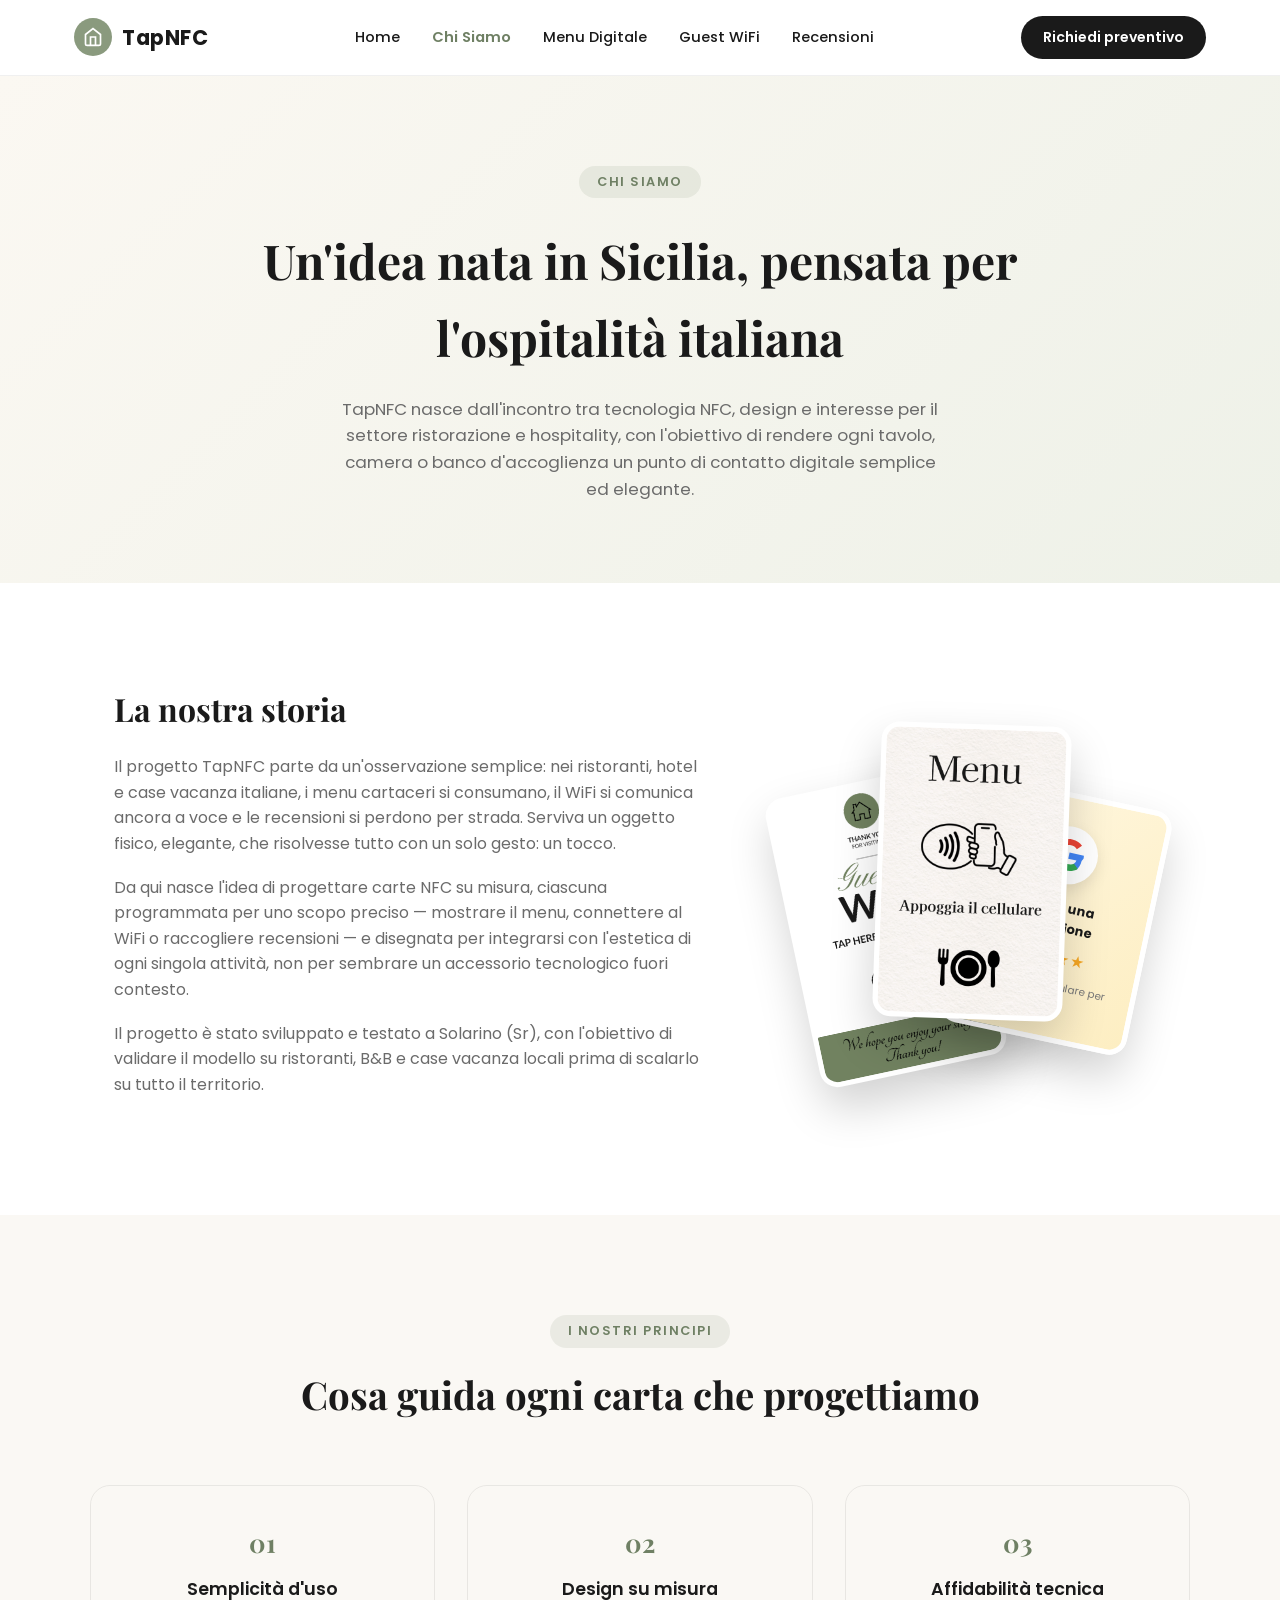
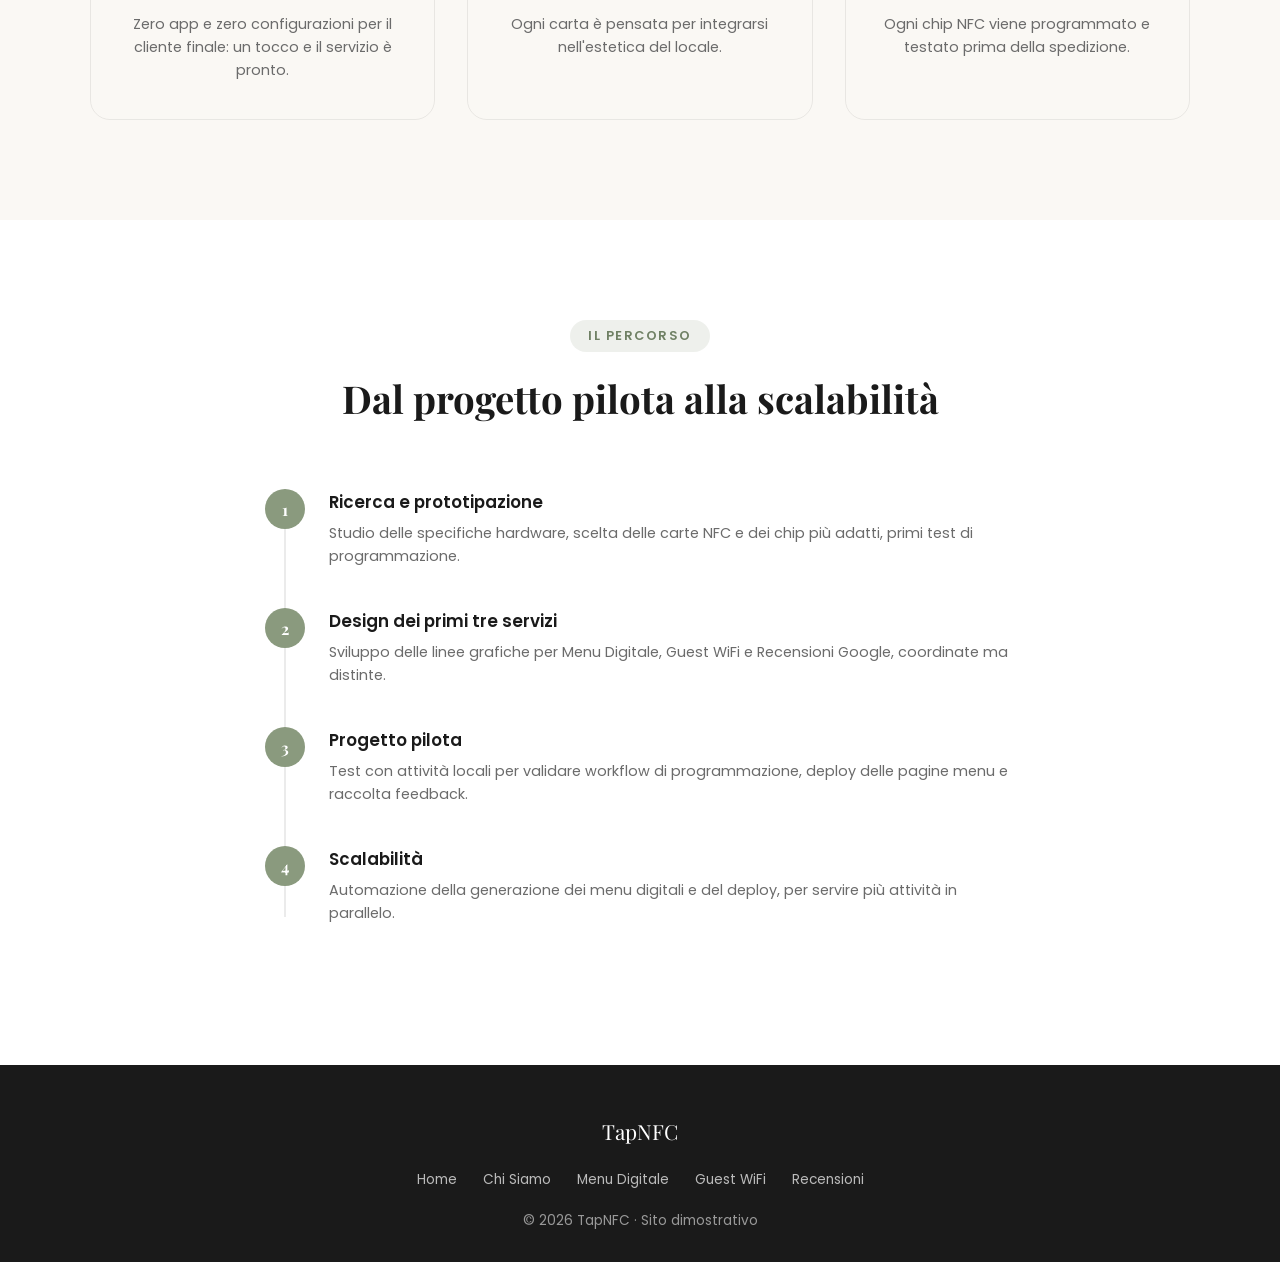
==== commit b14580f4: "Update chi-siamo.html" ====
--- a/chi-siamo.html
+++ b/chi-siamo.html
@@ -9,10 +9,10 @@
 </head>
 <body>
 <header><nav><div class="logo"><div class="logo-icon"><svg viewBox="0 0 24 24" fill="none" stroke="white" stroke-width="2"><path d="M3 9l9-7 9 7v11a2 2 0 0 1-2 2H5a2 2 0 0 1-2-2z"/><path d="M9 22V12h6v10"/></svg></div>TapNFC</div><ul><li><a href="index.html">Home</a></li><li><a href="chi-siamo.html" class="active">Chi Siamo</a></li><li><a href="menu-digitale.html">Menu Digitale</a></li><li><a href="guest-wifi.html">Guest WiFi</a></li><li><a href="recensioni-google.html">Recensioni</a></li></ul><a href="index.html#contact" class="nav-cta">Richiedi preventivo</a></nav></header>
-<section class="about-hero"><div class="container"><span class="eyebrow">Chi siamo</span><h1>Un'idea nata in Sicilia, pensata per l'ospitalità italiana</h1><p>TapNFC nasce dall'incontro tra tecnologia NFC, design e conoscenza diretta del settore ristorazione e hospitality, con l'obiettivo di rendere ogni tavolo, camera o banco d'accoglienza un punto di contatto digitale semplice ed elegante.</p></div></section>
-<section class="story"><div class="story-text"><h2>La nostra storia</h2><p>Il progetto TapNFC parte da un'osservazione semplice: nei ristoranti, hotel e case vacanza italiane, i menu cartaceri si consumano, il WiFi si comunica ancora a voce e le recensioni si perdono per strada. Serviva un oggetto fisico, elegante, che risolvesse tutto con un solo gesto: un tocco.</p><p>Da qui nasce l'idea di progettare carte NFC su misura, ciascuna programmata per uno scopo preciso — mostrare il menu, connettere al WiFi o raccogliere recensioni — e disegnata per integrarsi con l'estetica di ogni singola attività, non per sembrare un accessorio tecnologico fuori contesto.</p><p>Il progetto pilota è sviluppato e testato a Catania, con l'obiettivo di validare il modello su ristoranti, B&amp;B e case vacanza locali prima di scalarlo su tutto il territorio nazionale.</p></div><div class="story-visual"><div class="card-deck"><div class="deck-card wifi"><img src="images/HQ_WIFI_card.png" alt="Carta NFC Guest WiFi"></div><div class="deck-card menu"><img src="images/HQ_menu_fronte.png" alt="Carta NFC Menu Digitale"></div><div class="deck-card review"><div class="review-card"><div class="google-mark"><svg viewBox="0 0 48 48" aria-label="Google"><path fill="#4285F4" d="M45.12 24.5c0-1.56-.14-3.06-.4-4.5H24v9h11.8c-.5 3-2.14 5.5-4.6 7.2v6h6.4c3.7-3.4 5.5-8.4 5.5-14.2z"/><path fill="#34A853" d="M24 46c6.5 0 12-2.1 16-5.8l-6.4-6c-2.2 1.5-5 2.4-9.6 2.4-7.4 0-13.6-5-15.9-11.7l-6.6 5.1C5.2 40 13.9 46 24 46z"/><path fill="#FBBC05" d="M8.1 24.9c-.5-1.5-.8-3.1-.8-4.9s.3-3.4.8-4.9l-6.6-5.1C.5 12.6 0 16.2 0 20s.5 7.4 1.5 10.9z"/><path fill="#EA4335" d="M24 9.5c3.5 0 6.6 1.2 9.1 3.6l6.1-6.1C35.9 3.4 30.4 1 24 1 13.9 1 5.2 7 1.5 15.1l6.6 5.1C10.4 14.5 16.6 9.5 24 9.5z"/></svg></div><h4>Lascia una recensione</h4><div class="stars">★★★★★</div><p>Appoggia il cellulare per recensire</p></div></div></div></div></section>
-<section style="background:#faf8f4;"><div class="container"><div class="section-head"><span class="eyebrow">I nostri principi</span><h2>Cosa guida ogni carta che progettiamo</h2></div><div class="values-grid"><div class="value-card"><div class="num">01</div><h4>Semplicità d'uso</h4><p>Zero app, zero configurazioni per il cliente finale: solo un tocco e il servizio è pronto.</p></div><div class="value-card"><div class="num">02</div><h4>Design su misura</h4><p>Ogni carta è pensata per integrarsi nell'estetica del locale, non per stonare con essa.</p></div><div class="value-card"><div class="num">03</div><h4>Affidabilità tecnica</h4><p>Ogni chip NFC viene programmato e testato singolarmente prima della spedizione.</p></div></div></div></section>
-<section><div class="container"><div class="section-head"><span class="eyebrow">Il percorso</span><h2>Dal progetto pilota alla scalabilità</h2></div><div class="timeline"><div class="timeline-item"><div class="timeline-dot">1</div><div class="timeline-content"><h4>Ricerca e prototipazione</h4><p>Studio delle specifiche hardware, scelta delle carte NFC e dei chip più adatti, primi test di programmazione.</p></div></div><div class="timeline-item"><div class="timeline-dot">2</div><div class="timeline-content"><h4>Design dei primi tre servizi</h4><p>Sviluppo delle linee grafiche per Menu Digitale, Guest WiFi e Recensioni Google, coordinate ma distinte.</p></div></div><div class="timeline-item"><div class="timeline-dot">3</div><div class="timeline-content"><h4>Progetto pilota a Catania</h4><p>Test con attività locali per validare workflow di programmazione, deploy delle pagine menu e raccolta feedback.</p></div></div><div class="timeline-item"><div class="timeline-dot">4</div><div class="timeline-content"><h4>Scalabilità nazionale</h4><p>Automazione della generazione dei menu digitali e del deploy, per servire più attività in parallelo.</p></div></div></div></div></section>
+<section class="about-hero"><div class="container"><span class="eyebrow">Chi siamo</span><h1>Un'idea nata in Sicilia, pensata per l'ospitalità italiana</h1><p>TapNFC nasce dall'incontro tra tecnologia NFC, design e interesse per il settore ristorazione e hospitality, con l'obiettivo di rendere ogni tavolo, camera o banco d'accoglienza un punto di contatto digitale semplice ed elegante.</p></div></section>
+<section class="story"><div class="story-text"><h2>La nostra storia</h2><p>Il progetto TapNFC parte da un'osservazione semplice: nei ristoranti, hotel e case vacanza italiane, i menu cartaceri si consumano, il WiFi si comunica ancora a voce e le recensioni si perdono per strada. Serviva un oggetto fisico, elegante, che risolvesse tutto con un solo gesto: un tocco.</p><p>Da qui nasce l'idea di progettare carte NFC su misura, ciascuna programmata per uno scopo preciso — mostrare il menu, connettere al WiFi o raccogliere recensioni — e disegnata per integrarsi con l'estetica di ogni singola attività, non per sembrare un accessorio tecnologico fuori contesto.</p><p>Il progetto è stato sviluppato e testato a Solarino (Sr), con l'obiettivo di validare il modello su ristoranti, B&amp;B e case vacanza locali prima di scalarlo su tutto il territorio.</p></div><div class="story-visual"><div class="card-deck"><div class="deck-card wifi"><img src="images/HQ_WIFI_card.png" alt="Carta NFC Guest WiFi"></div><div class="deck-card menu"><img src="images/HQ_menu_fronte.png" alt="Carta NFC Menu Digitale"></div><div class="deck-card review"><div class="review-card"><div class="google-mark"><svg viewBox="0 0 48 48" aria-label="Google"><path fill="#4285F4" d="M45.12 24.5c0-1.56-.14-3.06-.4-4.5H24v9h11.8c-.5 3-2.14 5.5-4.6 7.2v6h6.4c3.7-3.4 5.5-8.4 5.5-14.2z"/><path fill="#34A853" d="M24 46c6.5 0 12-2.1 16-5.8l-6.4-6c-2.2 1.5-5 2.4-9.6 2.4-7.4 0-13.6-5-15.9-11.7l-6.6 5.1C5.2 40 13.9 46 24 46z"/><path fill="#FBBC05" d="M8.1 24.9c-.5-1.5-.8-3.1-.8-4.9s.3-3.4.8-4.9l-6.6-5.1C.5 12.6 0 16.2 0 20s.5 7.4 1.5 10.9z"/><path fill="#EA4335" d="M24 9.5c3.5 0 6.6 1.2 9.1 3.6l6.1-6.1C35.9 3.4 30.4 1 24 1 13.9 1 5.2 7 1.5 15.1l6.6 5.1C10.4 14.5 16.6 9.5 24 9.5z"/></svg></div><h4>Lascia una recensione</h4><div class="stars">★★★★★</div><p>Appoggia il cellulare per recensire</p></div></div></div></div></section>
+<section style="background:#faf8f4;"><div class="container"><div class="section-head"><span class="eyebrow">I nostri principi</span><h2>Cosa guida ogni carta che progettiamo</h2></div><div class="values-grid"><div class="value-card"><div class="num">01</div><h4>Semplicità d'uso</h4><p>Zero app e zero configurazioni per il cliente finale: un tocco e il servizio è pronto.</p></div><div class="value-card"><div class="num">02</div><h4>Design su misura</h4><p>Ogni carta è pensata per integrarsi nell'estetica del locale.</p></div><div class="value-card"><div class="num">03</div><h4>Affidabilità tecnica</h4><p>Ogni chip NFC viene programmato e testato prima della spedizione.</p></div></div></div></section>
+<section><div class="container"><div class="section-head"><span class="eyebrow">Il percorso</span><h2>Dal progetto pilota alla scalabilità</h2></div><div class="timeline"><div class="timeline-item"><div class="timeline-dot">1</div><div class="timeline-content"><h4>Ricerca e prototipazione</h4><p>Studio delle specifiche hardware, scelta delle carte NFC e dei chip più adatti, primi test di programmazione.</p></div></div><div class="timeline-item"><div class="timeline-dot">2</div><div class="timeline-content"><h4>Design dei primi tre servizi</h4><p>Sviluppo delle linee grafiche per Menu Digitale, Guest WiFi e Recensioni Google, coordinate ma distinte.</p></div></div><div class="timeline-item"><div class="timeline-dot">3</div><div class="timeline-content"><h4>Progetto pilota </h4><p>Test con attività locali per validare workflow di programmazione, deploy delle pagine menu e raccolta feedback.</p></div></div><div class="timeline-item"><div class="timeline-dot">4</div><div class="timeline-content"><h4>Scalabilità </h4><p>Automazione della generazione dei menu digitali e del deploy, per servire più attività in parallelo.</p></div></div></div></div></section>
 <footer><div class="footer-logo">TapNFC</div><div class="footer-links"><a href="index.html">Home</a><a href="chi-siamo.html">Chi Siamo</a><a href="menu-digitale.html">Menu Digitale</a><a href="guest-wifi.html">Guest WiFi</a><a href="recensioni-google.html">Recensioni</a></div><p>&copy; 2026 TapNFC · Sito dimostrativo</p></footer>
 </body>
-</html>+</html>
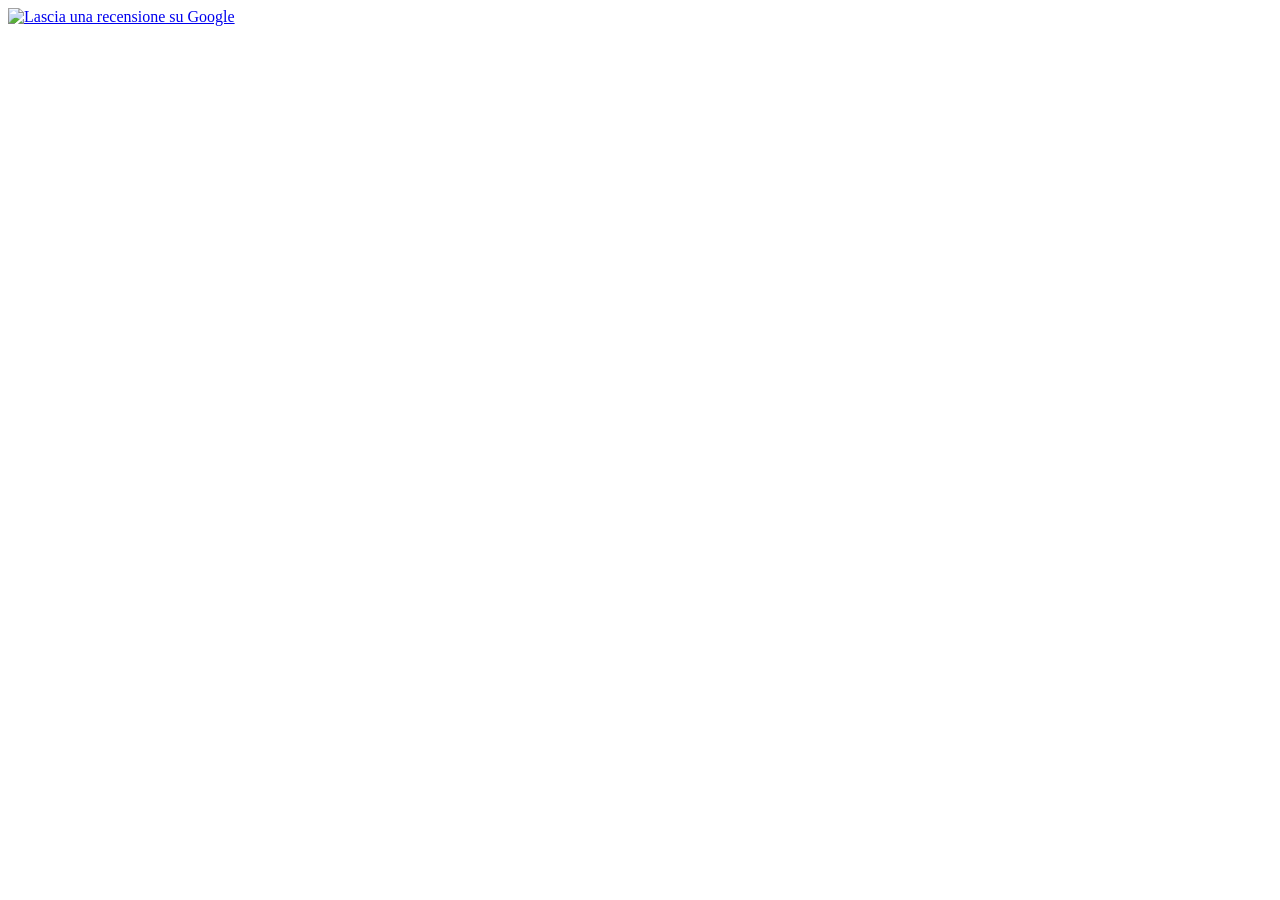
==== commit 62876bd8: "Update Google review card image" ====
--- a/chi-siamo.html
+++ b/chi-siamo.html
@@ -1,18 +1,16 @@
 <!DOCTYPE html>
 <html lang="it">
 <head>
-<title>Chi Siamo | TapNFC</title>
-<meta charset="UTF-8"><meta name="viewport" content="width=device-width, initial-scale=1.0"><link rel="preconnect" href="https://fonts.googleapis.com"><link href="https://fonts.googleapis.com/css2?family=Playfair+Display:wght@500;600;700&family=Poppins:wght@300;400;500;600;700&display=swap" rel="stylesheet"><link rel="stylesheet" href="shared.css">
-<style>
-.about-hero{background:linear-gradient(135deg,#fbf8f2 0%,#eef1e8 100%);padding:90px 24px 80px;text-align:center}.about-hero h1{font-size:3rem;font-weight:700;max-width:760px;margin:0 auto 20px}.about-hero p{max-width:600px;margin:0 auto;color:var(--gray);font-size:1.05rem}.story{display:flex;gap:70px;align-items:center;max-width:1100px;margin:0 auto;padding:100px 24px}.story-text{flex:1}.story-text h2{font-size:2rem;margin-bottom:20px;font-weight:700}.story-text p{color:var(--gray);margin-bottom:18px;font-size:1rem}.story-visual{flex:0 0 390px;min-height:390px;display:flex;align-items:center;justify-content:center;position:relative}.card-deck{position:relative;width:360px;height:350px}.deck-card{position:absolute;width:190px;overflow:hidden;border:5px solid #fff;border-radius:18px;box-shadow:0 22px 45px rgba(0,0,0,.18);background:#fff;transition:transform .35s ease,z-index .2s}.deck-card img{width:100%;display:block}.deck-card.wifi{left:0;top:55px;transform:rotate(-12deg);z-index:1}.deck-card.menu{left:86px;top:0;transform:rotate(2deg);z-index:3}.deck-card.review{right:0;top:68px;transform:rotate(12deg);z-index:2;background:linear-gradient(135deg,#fff7e0,#fdeec2)}.deck-card:hover{transform:rotate(0deg) translateY(-12px) scale(1.05);z-index:10}.review-card{padding:28px 16px 25px;text-align:center;color:#1a1a1a}.review-card .google-mark{width:58px;height:58px;margin:0 auto 14px;border-radius:50%;background:#fff;display:flex;align-items:center;justify-content:center;box-shadow:0 6px 16px rgba(0,0,0,.1)}.review-card .google-mark svg{width:34px;height:34px}.review-card h4{font-family:'Poppins';font-size:.8rem;margin-bottom:6px}.review-card .stars{font-size:1rem;color:#f5a623;letter-spacing:1px}.review-card p{font-size:.65rem;color:#777;margin-top:8px}.values-grid{display:grid;grid-template-columns:repeat(3,1fr);gap:32px;max-width:1100px;margin:0 auto}.value-card{text-align:center;padding:36px 26px;border-radius:20px;border:1.5px solid rgba(0,0,0,.07)}.value-card .num{font-family:'Playfair Display';font-size:1.6rem;color:var(--sage-dark);margin-bottom:12px;font-weight:700}.value-card h4{margin-bottom:10px;font-size:1.1rem;font-weight:600}.value-card p{color:var(--gray);font-size:.9rem}.timeline{max-width:750px;margin:0 auto;position:relative}.timeline::before{content:'';position:absolute;left:19px;top:8px;bottom:8px;width:2px;background:rgba(0,0,0,.08)}.timeline-item{display:flex;gap:24px;margin-bottom:40px;position:relative}.timeline-dot{width:40px;height:40px;border-radius:50%;background:var(--sage);color:white;flex-shrink:0;display:flex;align-items:center;justify-content:center;font-weight:700;font-family:'Playfair Display';z-index:2}.timeline-content h4{margin-bottom:6px;font-size:1.05rem;font-weight:600}.timeline-content p{color:var(--gray);font-size:.9rem}@media (max-width:900px){.story{flex-direction:column;padding-top:70px}.story-visual{flex-basis:auto;width:100%;min-height:350px}.values-grid{grid-template-columns:1fr}}@media (max-width:480px){.card-deck{transform:scale(.82);margin:-35px}.story-visual{min-height:315px}}
-</style>
+<meta charset="UTF-8">
+<meta name="viewport" content="width=device-width, initial-scale=1.0">
+<title>Chi siamo</title>
 </head>
 <body>
-<header><nav><div class="logo"><div class="logo-icon"><svg viewBox="0 0 24 24" fill="none" stroke="white" stroke-width="2"><path d="M3 9l9-7 9 7v11a2 2 0 0 1-2 2H5a2 2 0 0 1-2-2z"/><path d="M9 22V12h6v10"/></svg></div>TapNFC</div><ul><li><a href="index.html">Home</a></li><li><a href="chi-siamo.html" class="active">Chi Siamo</a></li><li><a href="menu-digitale.html">Menu Digitale</a></li><li><a href="guest-wifi.html">Guest WiFi</a></li><li><a href="recensioni-google.html">Recensioni</a></li></ul><a href="index.html#contact" class="nav-cta">Richiedi preventivo</a></nav></header>
-<section class="about-hero"><div class="container"><span class="eyebrow">Chi siamo</span><h1>Un'idea nata in Sicilia, pensata per l'ospitalità italiana</h1><p>TapNFC nasce dall'incontro tra tecnologia NFC, design e interesse per il settore ristorazione e hospitality, con l'obiettivo di rendere ogni tavolo, camera o banco d'accoglienza un punto di contatto digitale semplice ed elegante.</p></div></section>
-<section class="story"><div class="story-text"><h2>La nostra storia</h2><p>Il progetto TapNFC parte da un'osservazione semplice: nei ristoranti, hotel e case vacanza italiane, i menu cartaceri si consumano, il WiFi si comunica ancora a voce e le recensioni si perdono per strada. Serviva un oggetto fisico, elegante, che risolvesse tutto con un solo gesto: un tocco.</p><p>Da qui nasce l'idea di progettare carte NFC su misura, ciascuna programmata per uno scopo preciso — mostrare il menu, connettere al WiFi o raccogliere recensioni — e disegnata per integrarsi con l'estetica di ogni singola attività, non per sembrare un accessorio tecnologico fuori contesto.</p><p>Il progetto è stato sviluppato e testato a Solarino (Sr), con l'obiettivo di validare il modello su ristoranti, B&amp;B e case vacanza locali prima di scalarlo su tutto il territorio.</p></div><div class="story-visual"><div class="card-deck"><div class="deck-card wifi"><img src="images/HQ_WIFI_card.png" alt="Carta NFC Guest WiFi"></div><div class="deck-card menu"><img src="images/HQ_menu_fronte.png" alt="Carta NFC Menu Digitale"></div><div class="deck-card review"><div class="review-card"><div class="google-mark"><svg viewBox="0 0 48 48" aria-label="Google"><path fill="#4285F4" d="M45.12 24.5c0-1.56-.14-3.06-.4-4.5H24v9h11.8c-.5 3-2.14 5.5-4.6 7.2v6h6.4c3.7-3.4 5.5-8.4 5.5-14.2z"/><path fill="#34A853" d="M24 46c6.5 0 12-2.1 16-5.8l-6.4-6c-2.2 1.5-5 2.4-9.6 2.4-7.4 0-13.6-5-15.9-11.7l-6.6 5.1C5.2 40 13.9 46 24 46z"/><path fill="#FBBC05" d="M8.1 24.9c-.5-1.5-.8-3.1-.8-4.9s.3-3.4.8-4.9l-6.6-5.1C.5 12.6 0 16.2 0 20s.5 7.4 1.5 10.9z"/><path fill="#EA4335" d="M24 9.5c3.5 0 6.6 1.2 9.1 3.6l6.1-6.1C35.9 3.4 30.4 1 24 1 13.9 1 5.2 7 1.5 15.1l6.6 5.1C10.4 14.5 16.6 9.5 24 9.5z"/></svg></div><h4>Lascia una recensione</h4><div class="stars">★★★★★</div><p>Appoggia il cellulare per recensire</p></div></div></div></div></section>
-<section style="background:#faf8f4;"><div class="container"><div class="section-head"><span class="eyebrow">I nostri principi</span><h2>Cosa guida ogni carta che progettiamo</h2></div><div class="values-grid"><div class="value-card"><div class="num">01</div><h4>Semplicità d'uso</h4><p>Zero app e zero configurazioni per il cliente finale: un tocco e il servizio è pronto.</p></div><div class="value-card"><div class="num">02</div><h4>Design su misura</h4><p>Ogni carta è pensata per integrarsi nell'estetica del locale.</p></div><div class="value-card"><div class="num">03</div><h4>Affidabilità tecnica</h4><p>Ogni chip NFC viene programmato e testato prima della spedizione.</p></div></div></div></section>
-<section><div class="container"><div class="section-head"><span class="eyebrow">Il percorso</span><h2>Dal progetto pilota alla scalabilità</h2></div><div class="timeline"><div class="timeline-item"><div class="timeline-dot">1</div><div class="timeline-content"><h4>Ricerca e prototipazione</h4><p>Studio delle specifiche hardware, scelta delle carte NFC e dei chip più adatti, primi test di programmazione.</p></div></div><div class="timeline-item"><div class="timeline-dot">2</div><div class="timeline-content"><h4>Design dei primi tre servizi</h4><p>Sviluppo delle linee grafiche per Menu Digitale, Guest WiFi e Recensioni Google, coordinate ma distinte.</p></div></div><div class="timeline-item"><div class="timeline-dot">3</div><div class="timeline-content"><h4>Progetto pilota </h4><p>Test con attività locali per validare workflow di programmazione, deploy delle pagine menu e raccolta feedback.</p></div></div><div class="timeline-item"><div class="timeline-dot">4</div><div class="timeline-content"><h4>Scalabilità </h4><p>Automazione della generazione dei menu digitali e del deploy, per servire più attività in parallelo.</p></div></div></div></div></section>
-<footer><div class="footer-logo">TapNFC</div><div class="footer-links"><a href="index.html">Home</a><a href="chi-siamo.html">Chi Siamo</a><a href="menu-digitale.html">Menu Digitale</a><a href="guest-wifi.html">Guest WiFi</a><a href="recensioni-google.html">Recensioni</a></div><p>&copy; 2026 TapNFC · Sito dimostrativo</p></footer>
+<!-- La scheda recensioni ora usa l'immagine aggiornata review_card_new.jpg. -->
+<section class="review-card">
+  <a href="https://www.google.com/search?q=recensioni+Google" target="_blank" rel="noopener">
+    <img src="review_card_new.jpg" alt="Lascia una recensione su Google">
+  </a>
+</section>
 </body>
-</html>
+</html>
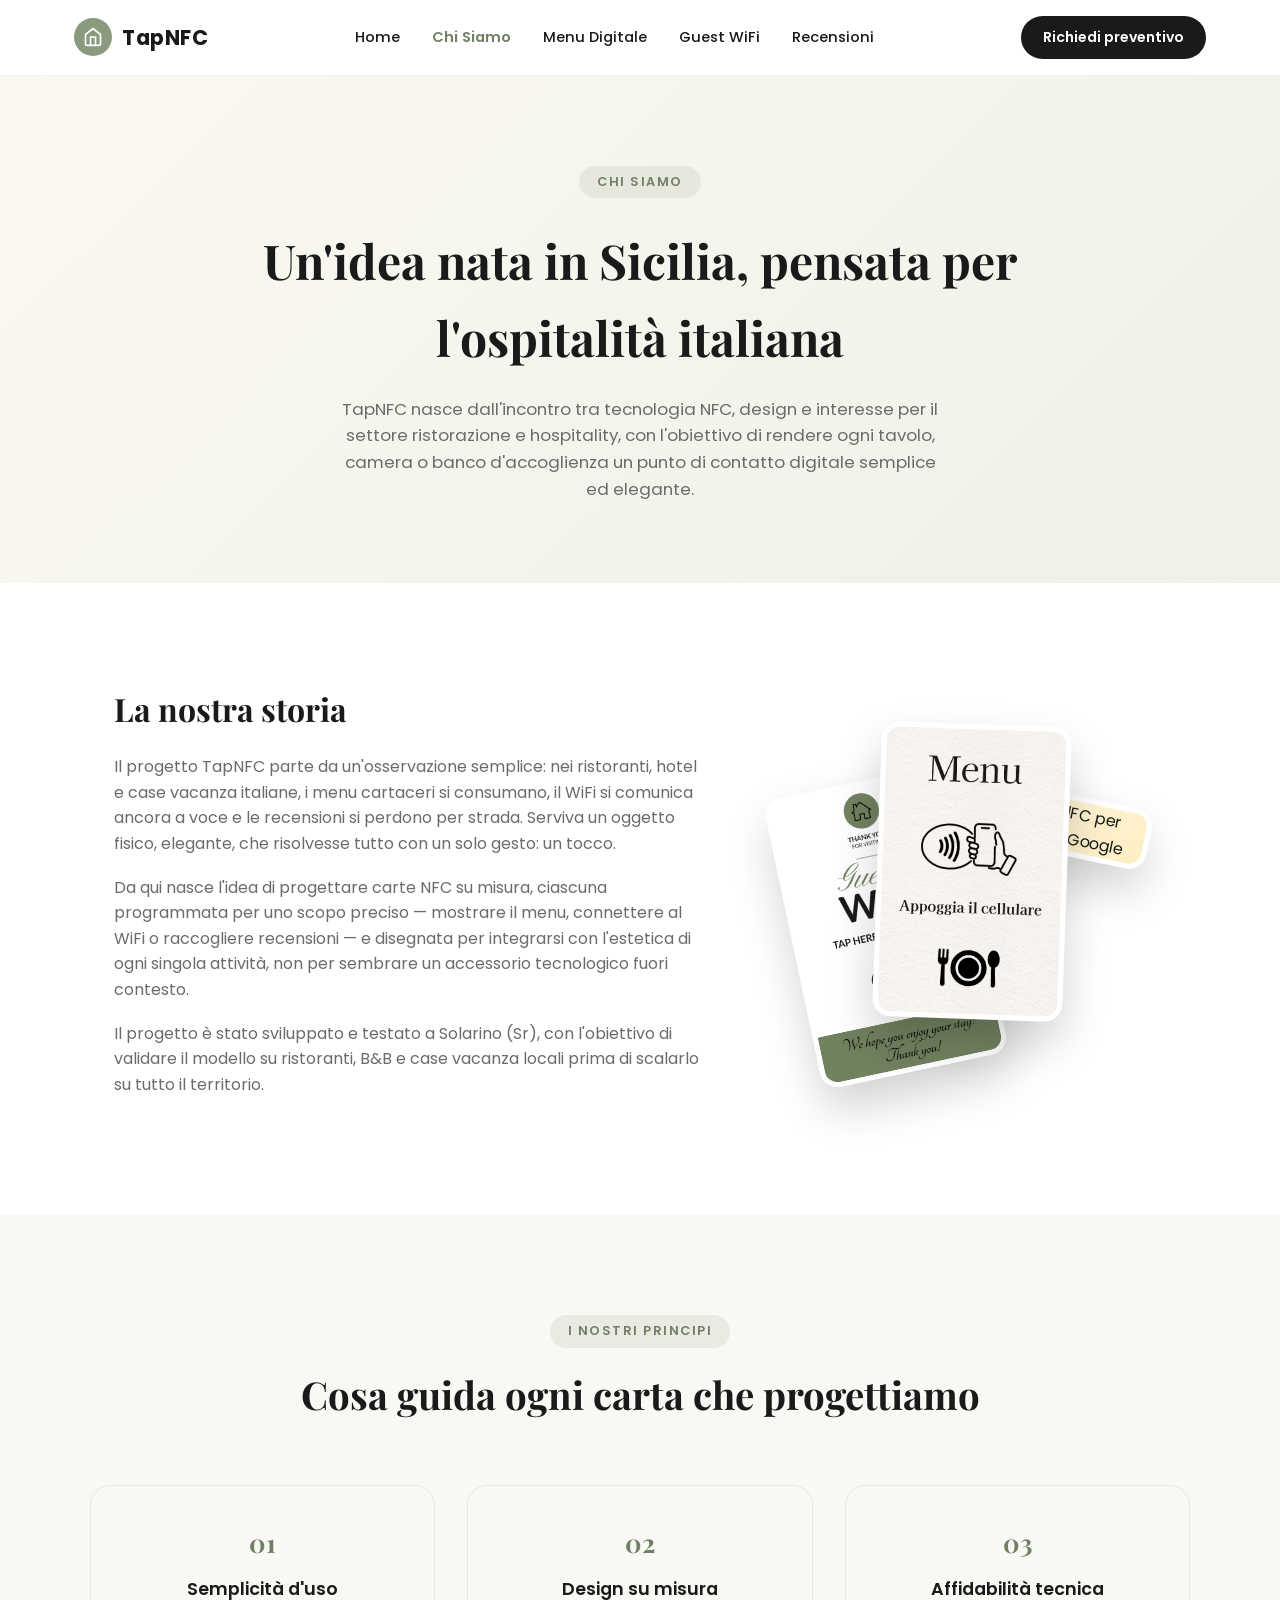
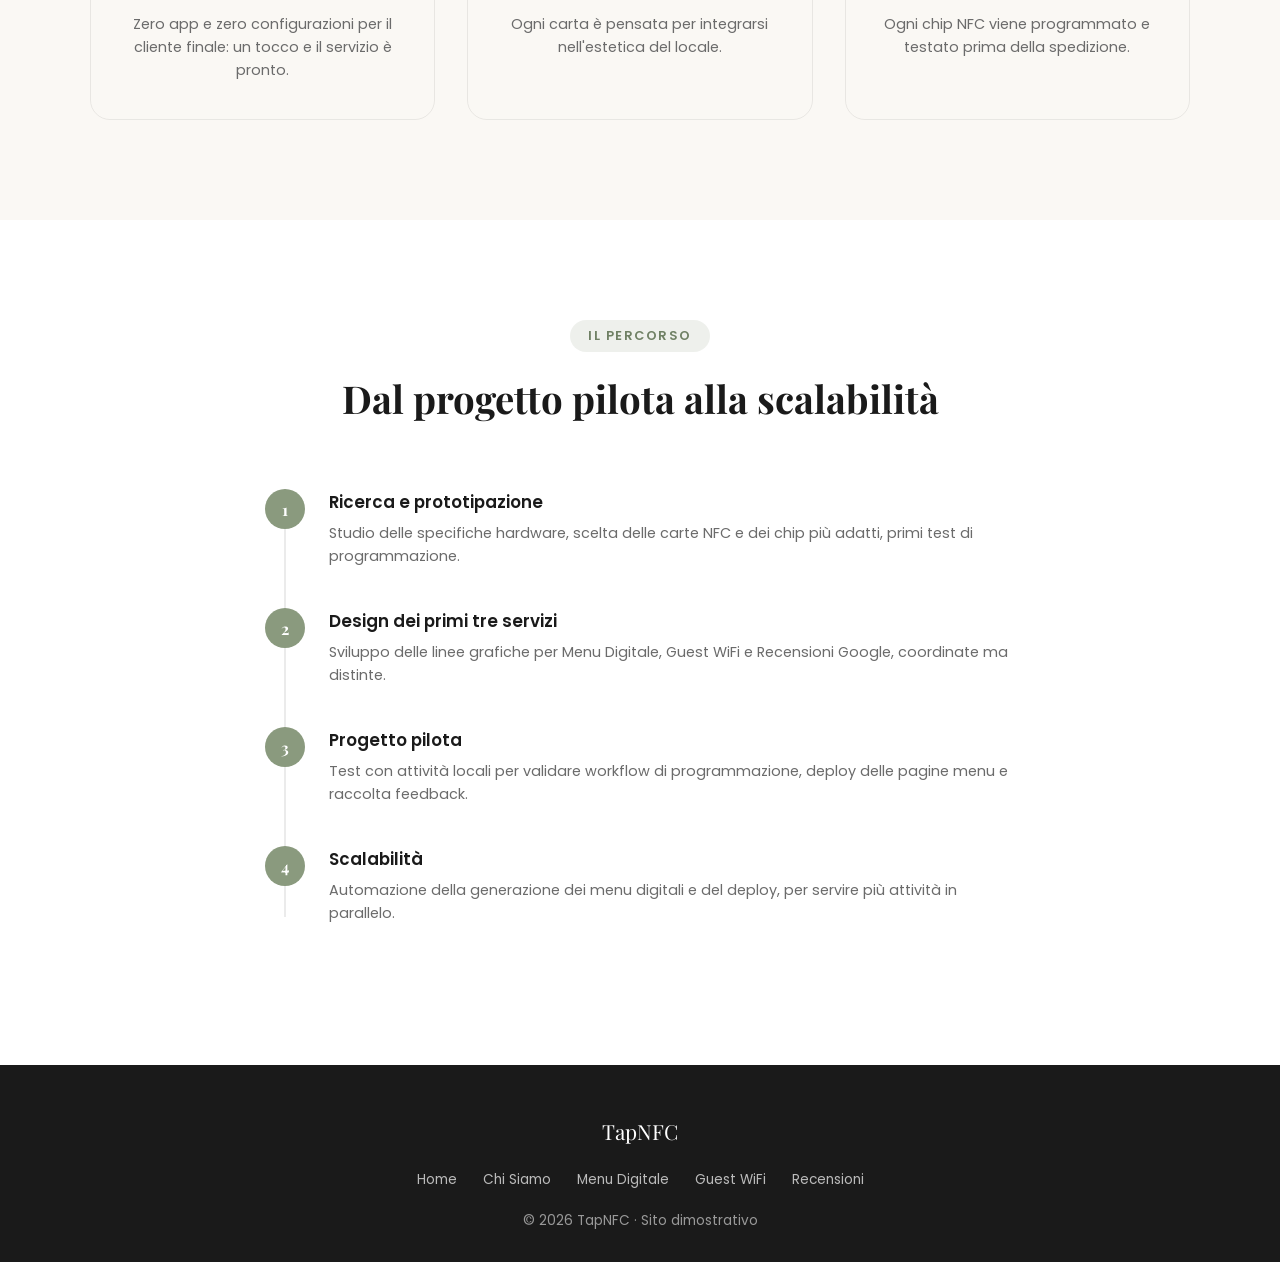
==== commit f87596a0: "Restore Chi siamo and update review deck image" ====
--- a/chi-siamo.html
+++ b/chi-siamo.html
@@ -1,16 +1,18 @@
 <!DOCTYPE html>
 <html lang="it">
 <head>
-<meta charset="UTF-8">
-<meta name="viewport" content="width=device-width, initial-scale=1.0">
-<title>Chi siamo</title>
+<title>Chi Siamo | TapNFC</title>
+<meta charset="UTF-8"><meta name="viewport" content="width=device-width, initial-scale=1.0"><link rel="preconnect" href="https://fonts.googleapis.com"><link href="https://fonts.googleapis.com/css2?family=Playfair+Display:wght@500;600;700&family=Poppins:wght@300;400;500;600;700&display=swap" rel="stylesheet"><link rel="stylesheet" href="shared.css">
+<style>
+.about-hero{background:linear-gradient(135deg,#fbf8f2 0%,#eef1e8 100%);padding:90px 24px 80px;text-align:center}.about-hero h1{font-size:3rem;font-weight:700;max-width:760px;margin:0 auto 20px}.about-hero p{max-width:600px;margin:0 auto;color:var(--gray);font-size:1.05rem}.story{display:flex;gap:70px;align-items:center;max-width:1100px;margin:0 auto;padding:100px 24px}.story-text{flex:1}.story-text h2{font-size:2rem;margin-bottom:20px;font-weight:700}.story-text p{color:var(--gray);margin-bottom:18px;font-size:1rem}.story-visual{flex:0 0 390px;min-height:390px;display:flex;align-items:center;justify-content:center;position:relative}.card-deck{position:relative;width:360px;height:350px}.deck-card{position:absolute;width:190px;overflow:hidden;border:5px solid #fff;border-radius:18px;box-shadow:0 22px 45px rgba(0,0,0,.18);background:#fff;transition:transform .35s ease,z-index .2s}.deck-card img{width:100%;display:block}.deck-card.wifi{left:0;top:55px;transform:rotate(-12deg);z-index:1}.deck-card.menu{left:86px;top:0;transform:rotate(2deg);z-index:3}.deck-card.review{right:0;top:68px;transform:rotate(12deg);z-index:2;background:linear-gradient(135deg,#fff7e0,#fdeec2)}.deck-card:hover{transform:rotate(0deg) translateY(-12px) scale(1.05);z-index:10}.review-card{padding:0;text-align:center;color:#1a1a1a}.review-card img{width:100%;height:auto;display:block}.values-grid{display:grid;grid-template-columns:repeat(3,1fr);gap:32px;max-width:1100px;margin:0 auto}.value-card{text-align:center;padding:36px 26px;border-radius:20px;border:1.5px solid rgba(0,0,0,.07)}.value-card .num{font-family:'Playfair Display';font-size:1.6rem;color:var(--sage-dark);margin-bottom:12px;font-weight:700}.value-card h4{margin-bottom:10px;font-size:1.1rem;font-weight:600}.value-card p{color:var(--gray);font-size:.9rem}.timeline{max-width:750px;margin:0 auto;position:relative}.timeline::before{content:'';position:absolute;left:19px;top:8px;bottom:8px;width:2px;background:rgba(0,0,0,.08)}.timeline-item{display:flex;gap:24px;margin-bottom:40px;position:relative}.timeline-dot{width:40px;height:40px;border-radius:50%;background:var(--sage);color:white;flex-shrink:0;display:flex;align-items:center;justify-content:center;font-weight:700;font-family:'Playfair Display';z-index:2}.timeline-content h4{margin-bottom:6px;font-size:1.05rem;font-weight:600}.timeline-content p{color:var(--gray);font-size:.9rem}@media (max-width:900px){.story{flex-direction:column;padding-top:70px}.story-visual{flex-basis:auto;width:100%;min-height:350px}.values-grid{grid-template-columns:1fr}}@media (max-width:480px){.card-deck{transform:scale(.82);margin:-35px}.story-visual{min-height:315px}}
+</style>
 </head>
 <body>
-<!-- La scheda recensioni ora usa l'immagine aggiornata review_card_new.jpg. -->
-<section class="review-card">
-  <a href="https://www.google.com/search?q=recensioni+Google" target="_blank" rel="noopener">
-    <img src="review_card_new.jpg" alt="Lascia una recensione su Google">
-  </a>
-</section>
+<header><nav><div class="logo"><div class="logo-icon"><svg viewBox="0 0 24 24" fill="none" stroke="white" stroke-width="2"><path d="M3 9l9-7 9 7v11a2 2 0 0 1-2 2H5a2 2 0 0 1-2-2z"/><path d="M9 22V12h6v10"/></svg></div>TapNFC</div><ul><li><a href="index.html">Home</a></li><li><a href="chi-siamo.html" class="active">Chi Siamo</a></li><li><a href="menu-digitale.html">Menu Digitale</a></li><li><a href="guest-wifi.html">Guest WiFi</a></li><li><a href="recensioni-google.html">Recensioni</a></li></ul><a href="index.html#contact" class="nav-cta">Richiedi preventivo</a></nav></header>
+<section class="about-hero"><div class="container"><span class="eyebrow">Chi siamo</span><h1>Un'idea nata in Sicilia, pensata per l'ospitalità italiana</h1><p>TapNFC nasce dall'incontro tra tecnologia NFC, design e interesse per il settore ristorazione e hospitality, con l'obiettivo di rendere ogni tavolo, camera o banco d'accoglienza un punto di contatto digitale semplice ed elegante.</p></div></section>
+<section class="story"><div class="story-text"><h2>La nostra storia</h2><p>Il progetto TapNFC parte da un'osservazione semplice: nei ristoranti, hotel e case vacanza italiane, i menu cartaceri si consumano, il WiFi si comunica ancora a voce e le recensioni si perdono per strada. Serviva un oggetto fisico, elegante, che risolvesse tutto con un solo gesto: un tocco.</p><p>Da qui nasce l'idea di progettare carte NFC su misura, ciascuna programmata per uno scopo preciso — mostrare il menu, connettere al WiFi o raccogliere recensioni — e disegnata per integrarsi con l'estetica di ogni singola attività, non per sembrare un accessorio tecnologico fuori contesto.</p><p>Il progetto è stato sviluppato e testato a Solarino (Sr), con l'obiettivo di validare il modello su ristoranti, B&amp;B e case vacanza locali prima di scalarlo su tutto il territorio.</p></div><div class="story-visual"><div class="card-deck"><div class="deck-card wifi"><img src="images/HQ_WIFI_card.png" alt="Carta NFC Guest WiFi"></div><div class="deck-card menu"><img src="images/HQ_menu_fronte.png" alt="Carta NFC Menu Digitale"></div><div class="deck-card review"><div class="review-card"><img src="review_card_new.jpg" alt="Carta NFC per recensioni Google"></div></div></div></div></section>
+<section style="background:#faf8f4;"><div class="container"><div class="section-head"><span class="eyebrow">I nostri principi</span><h2>Cosa guida ogni carta che progettiamo</h2></div><div class="values-grid"><div class="value-card"><div class="num">01</div><h4>Semplicità d'uso</h4><p>Zero app e zero configurazioni per il cliente finale: un tocco e il servizio è pronto.</p></div><div class="value-card"><div class="num">02</div><h4>Design su misura</h4><p>Ogni carta è pensata per integrarsi nell'estetica del locale.</p></div><div class="value-card"><div class="num">03</div><h4>Affidabilità tecnica</h4><p>Ogni chip NFC viene programmato e testato prima della spedizione.</p></div></div></div></section>
+<section><div class="container"><div class="section-head"><span class="eyebrow">Il percorso</span><h2>Dal progetto pilota alla scalabilità</h2></div><div class="timeline"><div class="timeline-item"><div class="timeline-dot">1</div><div class="timeline-content"><h4>Ricerca e prototipazione</h4><p>Studio delle specifiche hardware, scelta delle carte NFC e dei chip più adatti, primi test di programmazione.</p></div></div><div class="timeline-item"><div class="timeline-dot">2</div><div class="timeline-content"><h4>Design dei primi tre servizi</h4><p>Sviluppo delle linee grafiche per Menu Digitale, Guest WiFi e Recensioni Google, coordinate ma distinte.</p></div></div><div class="timeline-item"><div class="timeline-dot">3</div><div class="timeline-content"><h4>Progetto pilota </h4><p>Test con attività locali per validare workflow di programmazione, deploy delle pagine menu e raccolta feedback.</p></div></div><div class="timeline-item"><div class="timeline-dot">4</div><div class="timeline-content"><h4>Scalabilità </h4><p>Automazione della generazione dei menu digitali e del deploy, per servire più attività in parallelo.</p></div></div></div></div></section>
+<footer><div class="footer-logo">TapNFC</div><div class="footer-links"><a href="index.html">Home</a><a href="chi-siamo.html">Chi Siamo</a><a href="menu-digitale.html">Menu Digitale</a><a href="guest-wifi.html">Guest WiFi</a><a href="recensioni-google.html">Recensioni</a></div><p>&copy; 2026 TapNFC · Sito dimostrativo</p></footer>
 </body>
 </html>
--- a/shared.css
+++ b/shared.css
@@ -0,0 +1 @@
+:root{--sage:#8a9a7e;--sage-dark:#6f8064;--cream:#f4ecdf;--black:#1a1a1a;--white:#fff;--gray:#6b6b6b;--shadow:0 10px 30px rgba(0,0,0,.08)}*{margin:0;padding:0;box-sizing:border-box}html{scroll-behavior:smooth}body{font-family:'Poppins',sans-serif;color:var(--black);background:var(--white);line-height:1.6}h1,h2,h3,.script{font-family:'Playfair Display',serif}a{text-decoration:none;color:inherit}.container{max-width:1180px;margin:0 auto;padding:0 24px}header{position:sticky;top:0;z-index:100;background:rgba(255,255,255,.92);backdrop-filter:blur(8px);border-bottom:1px solid rgba(0,0,0,.06)}nav{display:flex;align-items:center;justify-content:space-between;padding:16px 24px;max-width:1180px;margin:0 auto}.logo{display:flex;align-items:center;gap:10px;font-weight:700;font-size:1.3rem;letter-spacing:.5px}.logo-icon{width:38px;height:38px;border-radius:50%;background:var(--sage);display:flex;align-items:center;justify-content:center}.logo-icon svg{width:20px;height:20px;stroke:white}nav ul{display:flex;gap:32px;list-style:none}nav ul li a{font-size:.92rem;font-weight:500;color:var(--black);position:relative;padding-bottom:4px;transition:color .3s}nav ul li a.active{color:var(--sage-dark);font-weight:600}nav ul li a:hover{color:var(--sage-dark)}.nav-cta{background:var(--black);color:white;padding:10px 22px;border-radius:30px;font-size:.88rem;font-weight:600;transition:background .3s}.nav-cta:hover{background:var(--sage-dark)}.eyebrow{display:inline-block;padding:6px 18px;border-radius:20px;background:rgba(138,154,126,.15);color:var(--sage-dark);font-size:.8rem;font-weight:600;letter-spacing:1.5px;text-transform:uppercase;margin-bottom:24px}.btn-primary{background:var(--sage-dark);color:white;padding:15px 34px;border-radius:32px;font-weight:600;font-size:.95rem;box-shadow:var(--shadow);transition:transform .25s,background .25s;display:inline-block}.btn-primary:hover{transform:translateY(-3px);background:#5c6b52}.btn-secondary{background:white;color:var(--black);padding:15px 34px;border-radius:32px;font-weight:600;font-size:.95rem;border:1.5px solid rgba(0,0,0,.15);transition:transform .25s;display:inline-block}.btn-secondary:hover{transform:translateY(-3px);border-color:var(--sage-dark);color:var(--sage-dark)}section{padding:100px 24px}.section-head{text-align:center;max-width:680px;margin:0 auto 60px}.section-head .eyebrow{margin-bottom:16px}.section-head h2{font-size:2.4rem;margin-bottom:16px;font-weight:700}.section-head p{color:var(--gray);font-size:1.02rem}footer{background:var(--black);color:#999;padding:50px 24px 30px;text-align:center;font-size:.85rem}footer .footer-logo{color:white;font-family:'Playfair Display';font-size:1.3rem;margin-bottom:14px}footer .footer-links{display:flex;justify-content:center;gap:26px;margin:20px 0;flex-wrap:wrap}footer .footer-links a{color:#bbb;transition:color .2s}footer .footer-links a:hover{color:var(--sage)}@media (max-width:900px){nav ul{display:none}}
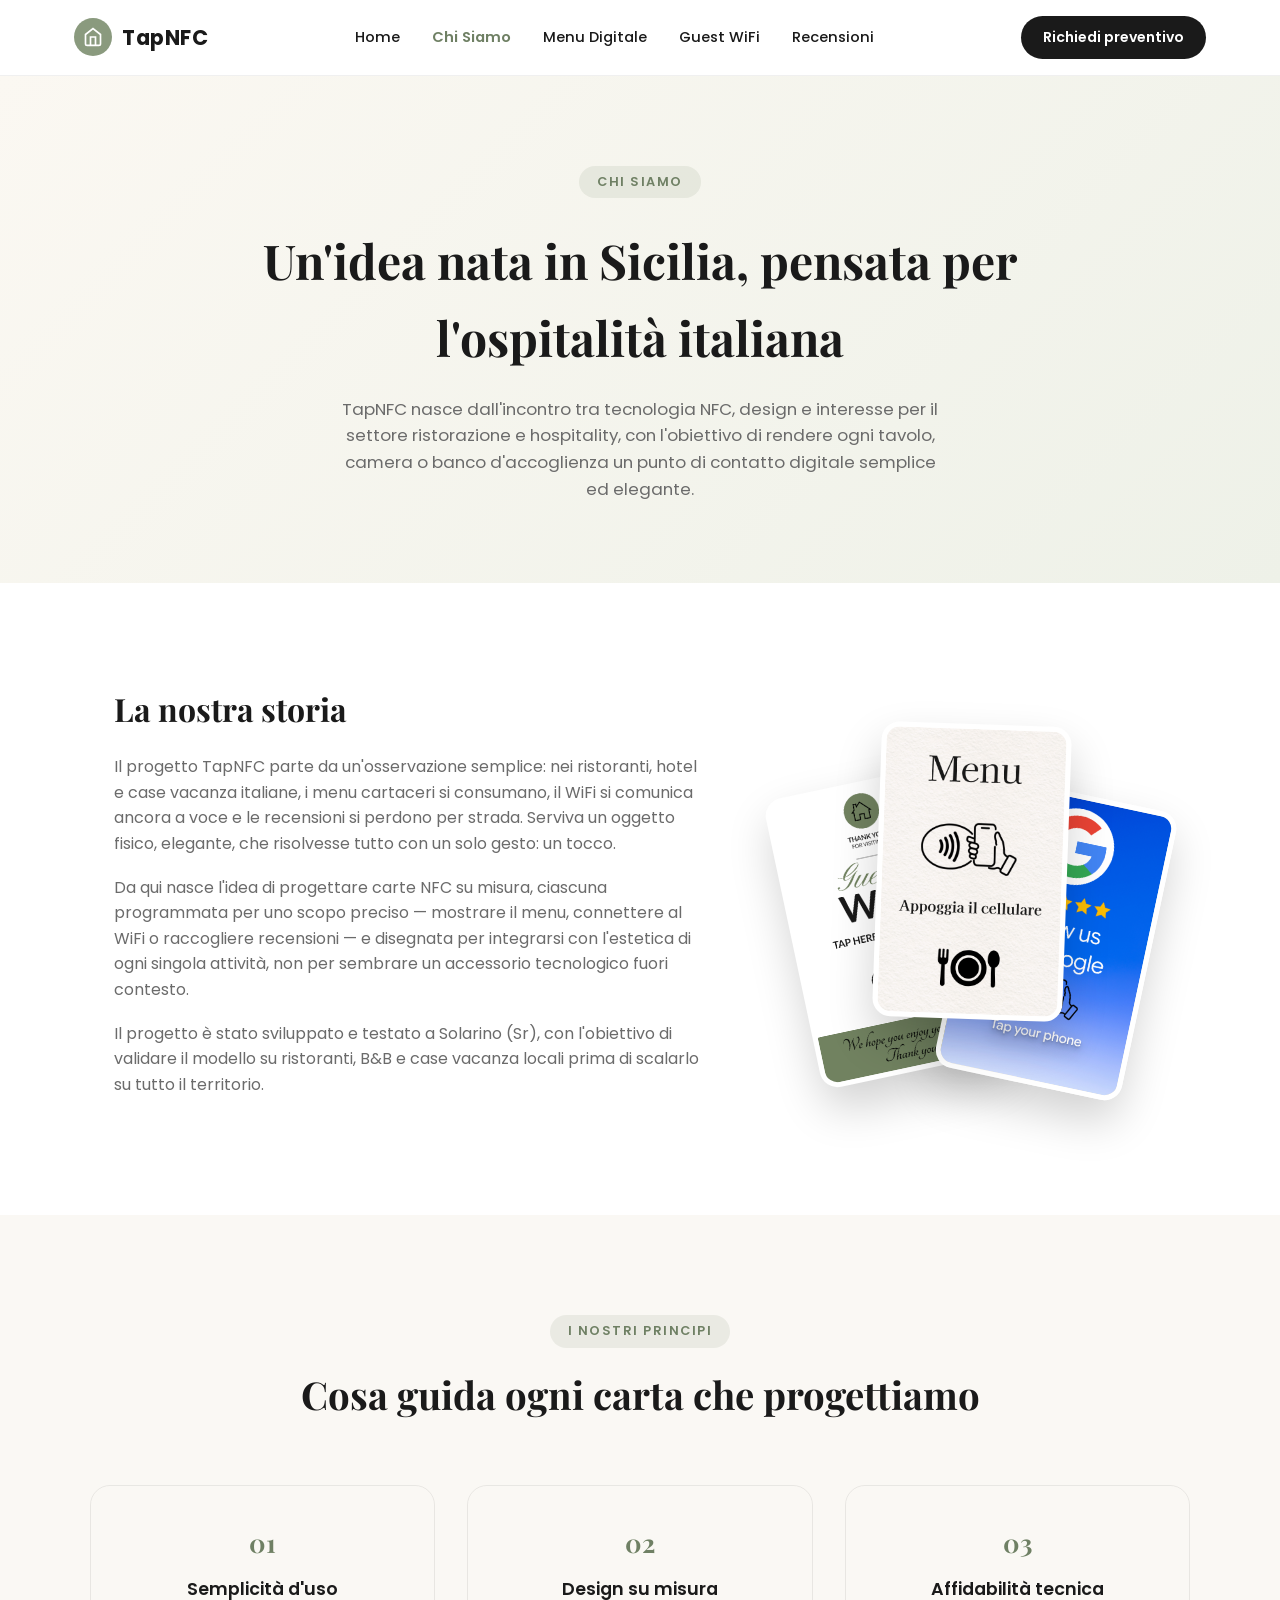
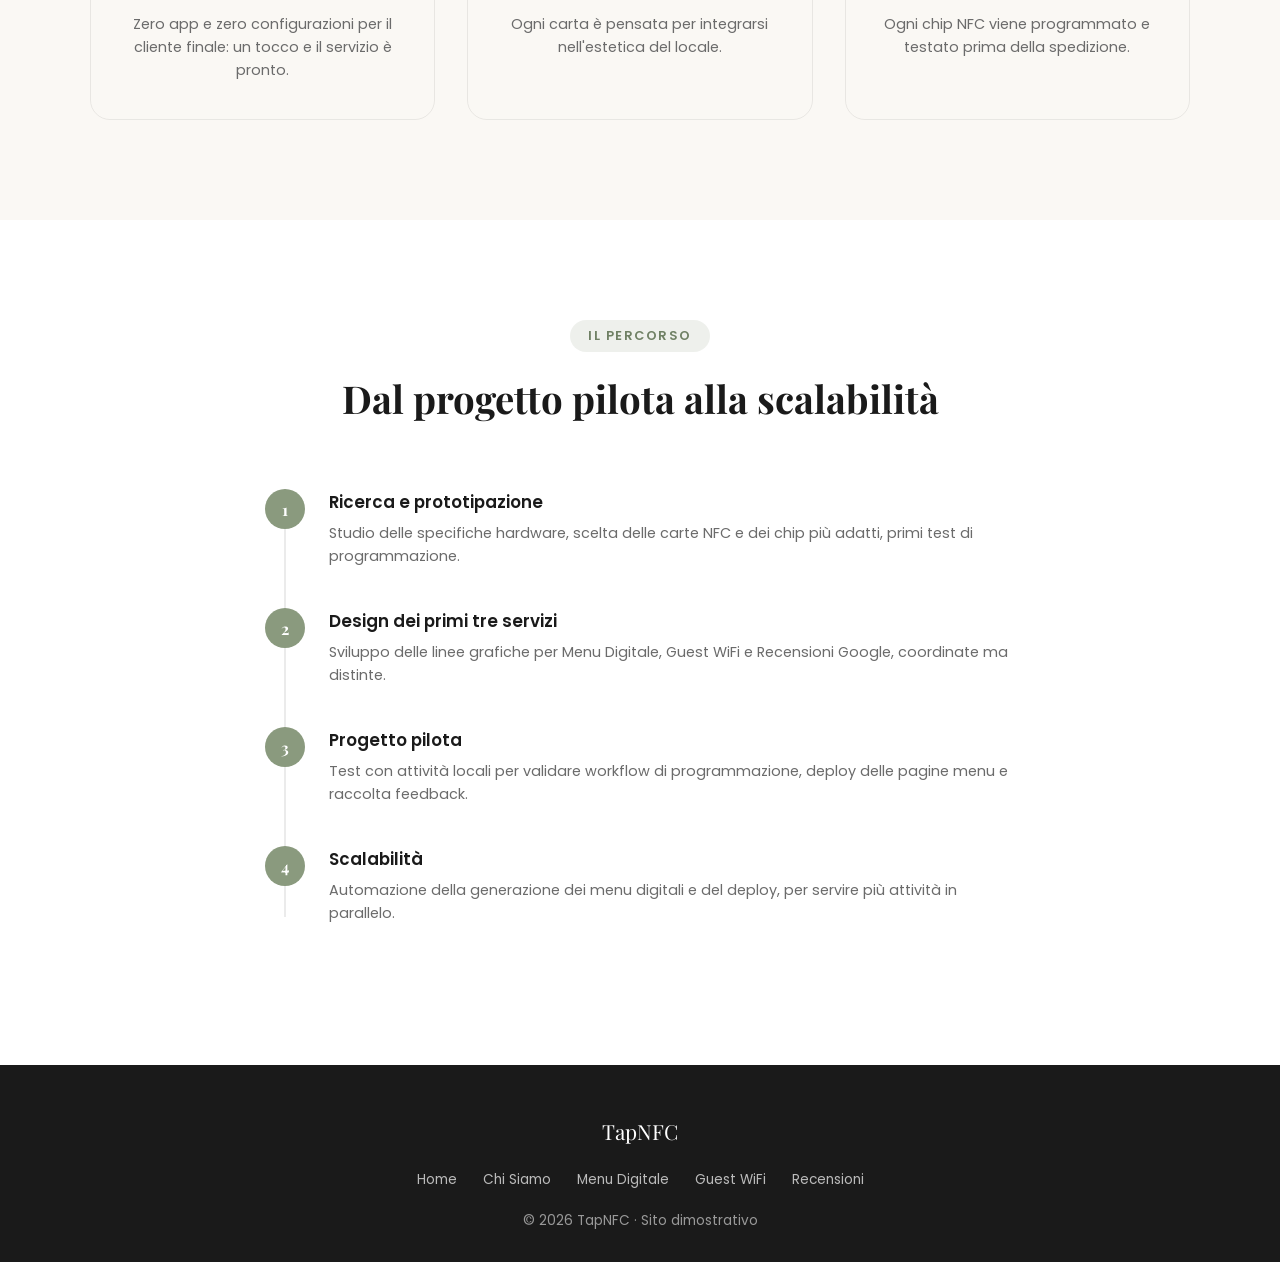
==== commit 71ca5314: "changing review card from chi siamo" ====
--- a/chi-siamo.html
+++ b/chi-siamo.html
@@ -10,9 +10,9 @@
 <body>
 <header><nav><div class="logo"><div class="logo-icon"><svg viewBox="0 0 24 24" fill="none" stroke="white" stroke-width="2"><path d="M3 9l9-7 9 7v11a2 2 0 0 1-2 2H5a2 2 0 0 1-2-2z"/><path d="M9 22V12h6v10"/></svg></div>TapNFC</div><ul><li><a href="index.html">Home</a></li><li><a href="chi-siamo.html" class="active">Chi Siamo</a></li><li><a href="menu-digitale.html">Menu Digitale</a></li><li><a href="guest-wifi.html">Guest WiFi</a></li><li><a href="recensioni-google.html">Recensioni</a></li></ul><a href="index.html#contact" class="nav-cta">Richiedi preventivo</a></nav></header>
 <section class="about-hero"><div class="container"><span class="eyebrow">Chi siamo</span><h1>Un'idea nata in Sicilia, pensata per l'ospitalità italiana</h1><p>TapNFC nasce dall'incontro tra tecnologia NFC, design e interesse per il settore ristorazione e hospitality, con l'obiettivo di rendere ogni tavolo, camera o banco d'accoglienza un punto di contatto digitale semplice ed elegante.</p></div></section>
-<section class="story"><div class="story-text"><h2>La nostra storia</h2><p>Il progetto TapNFC parte da un'osservazione semplice: nei ristoranti, hotel e case vacanza italiane, i menu cartaceri si consumano, il WiFi si comunica ancora a voce e le recensioni si perdono per strada. Serviva un oggetto fisico, elegante, che risolvesse tutto con un solo gesto: un tocco.</p><p>Da qui nasce l'idea di progettare carte NFC su misura, ciascuna programmata per uno scopo preciso — mostrare il menu, connettere al WiFi o raccogliere recensioni — e disegnata per integrarsi con l'estetica di ogni singola attività, non per sembrare un accessorio tecnologico fuori contesto.</p><p>Il progetto è stato sviluppato e testato a Solarino (Sr), con l'obiettivo di validare il modello su ristoranti, B&amp;B e case vacanza locali prima di scalarlo su tutto il territorio.</p></div><div class="story-visual"><div class="card-deck"><div class="deck-card wifi"><img src="images/HQ_WIFI_card.png" alt="Carta NFC Guest WiFi"></div><div class="deck-card menu"><img src="images/HQ_menu_fronte.png" alt="Carta NFC Menu Digitale"></div><div class="deck-card review"><div class="review-card"><img src="review_card_new.jpg" alt="Carta NFC per recensioni Google"></div></div></div></div></section>
+<section class="story"><div class="story-text"><h2>La nostra storia</h2><p>Il progetto TapNFC parte da un'osservazione semplice: nei ristoranti, hotel e case vacanza italiane, i menu cartaceri si consumano, il WiFi si comunica ancora a voce e le recensioni si perdono per strada. Serviva un oggetto fisico, elegante, che risolvesse tutto con un solo gesto: un tocco.</p><p>Da qui nasce l'idea di progettare carte NFC su misura, ciascuna programmata per uno scopo preciso — mostrare il menu, connettere al WiFi o raccogliere recensioni — e disegnata per integrarsi con l'estetica di ogni singola attività, non per sembrare un accessorio tecnologico fuori contesto.</p><p>Il progetto è stato sviluppato e testato a Solarino (Sr), con l'obiettivo di validare il modello su ristoranti, B&amp;B e case vacanza locali prima di scalarlo su tutto il territorio.</p></div><div class="story-visual"><div class="card-deck"><div class="deck-card wifi"><img src="images/HQ_WIFI_card.png" alt="Carta NFC Guest WiFi"></div><div class="deck-card menu"><img src="images/HQ_menu_fronte.png" alt="Carta NFC Menu Digitale"></div><div class="deck-card review"><div class="review-card"><img src="images/review_card_new.png" alt="Carta NFC per recensioni Google"></div></div></div></div></section>
 <section style="background:#faf8f4;"><div class="container"><div class="section-head"><span class="eyebrow">I nostri principi</span><h2>Cosa guida ogni carta che progettiamo</h2></div><div class="values-grid"><div class="value-card"><div class="num">01</div><h4>Semplicità d'uso</h4><p>Zero app e zero configurazioni per il cliente finale: un tocco e il servizio è pronto.</p></div><div class="value-card"><div class="num">02</div><h4>Design su misura</h4><p>Ogni carta è pensata per integrarsi nell'estetica del locale.</p></div><div class="value-card"><div class="num">03</div><h4>Affidabilità tecnica</h4><p>Ogni chip NFC viene programmato e testato prima della spedizione.</p></div></div></div></section>
 <section><div class="container"><div class="section-head"><span class="eyebrow">Il percorso</span><h2>Dal progetto pilota alla scalabilità</h2></div><div class="timeline"><div class="timeline-item"><div class="timeline-dot">1</div><div class="timeline-content"><h4>Ricerca e prototipazione</h4><p>Studio delle specifiche hardware, scelta delle carte NFC e dei chip più adatti, primi test di programmazione.</p></div></div><div class="timeline-item"><div class="timeline-dot">2</div><div class="timeline-content"><h4>Design dei primi tre servizi</h4><p>Sviluppo delle linee grafiche per Menu Digitale, Guest WiFi e Recensioni Google, coordinate ma distinte.</p></div></div><div class="timeline-item"><div class="timeline-dot">3</div><div class="timeline-content"><h4>Progetto pilota </h4><p>Test con attività locali per validare workflow di programmazione, deploy delle pagine menu e raccolta feedback.</p></div></div><div class="timeline-item"><div class="timeline-dot">4</div><div class="timeline-content"><h4>Scalabilità </h4><p>Automazione della generazione dei menu digitali e del deploy, per servire più attività in parallelo.</p></div></div></div></div></section>
 <footer><div class="footer-logo">TapNFC</div><div class="footer-links"><a href="index.html">Home</a><a href="chi-siamo.html">Chi Siamo</a><a href="menu-digitale.html">Menu Digitale</a><a href="guest-wifi.html">Guest WiFi</a><a href="recensioni-google.html">Recensioni</a></div><p>&copy; 2026 TapNFC · Sito dimostrativo</p></footer>
 </body>
-</html>+</html>
